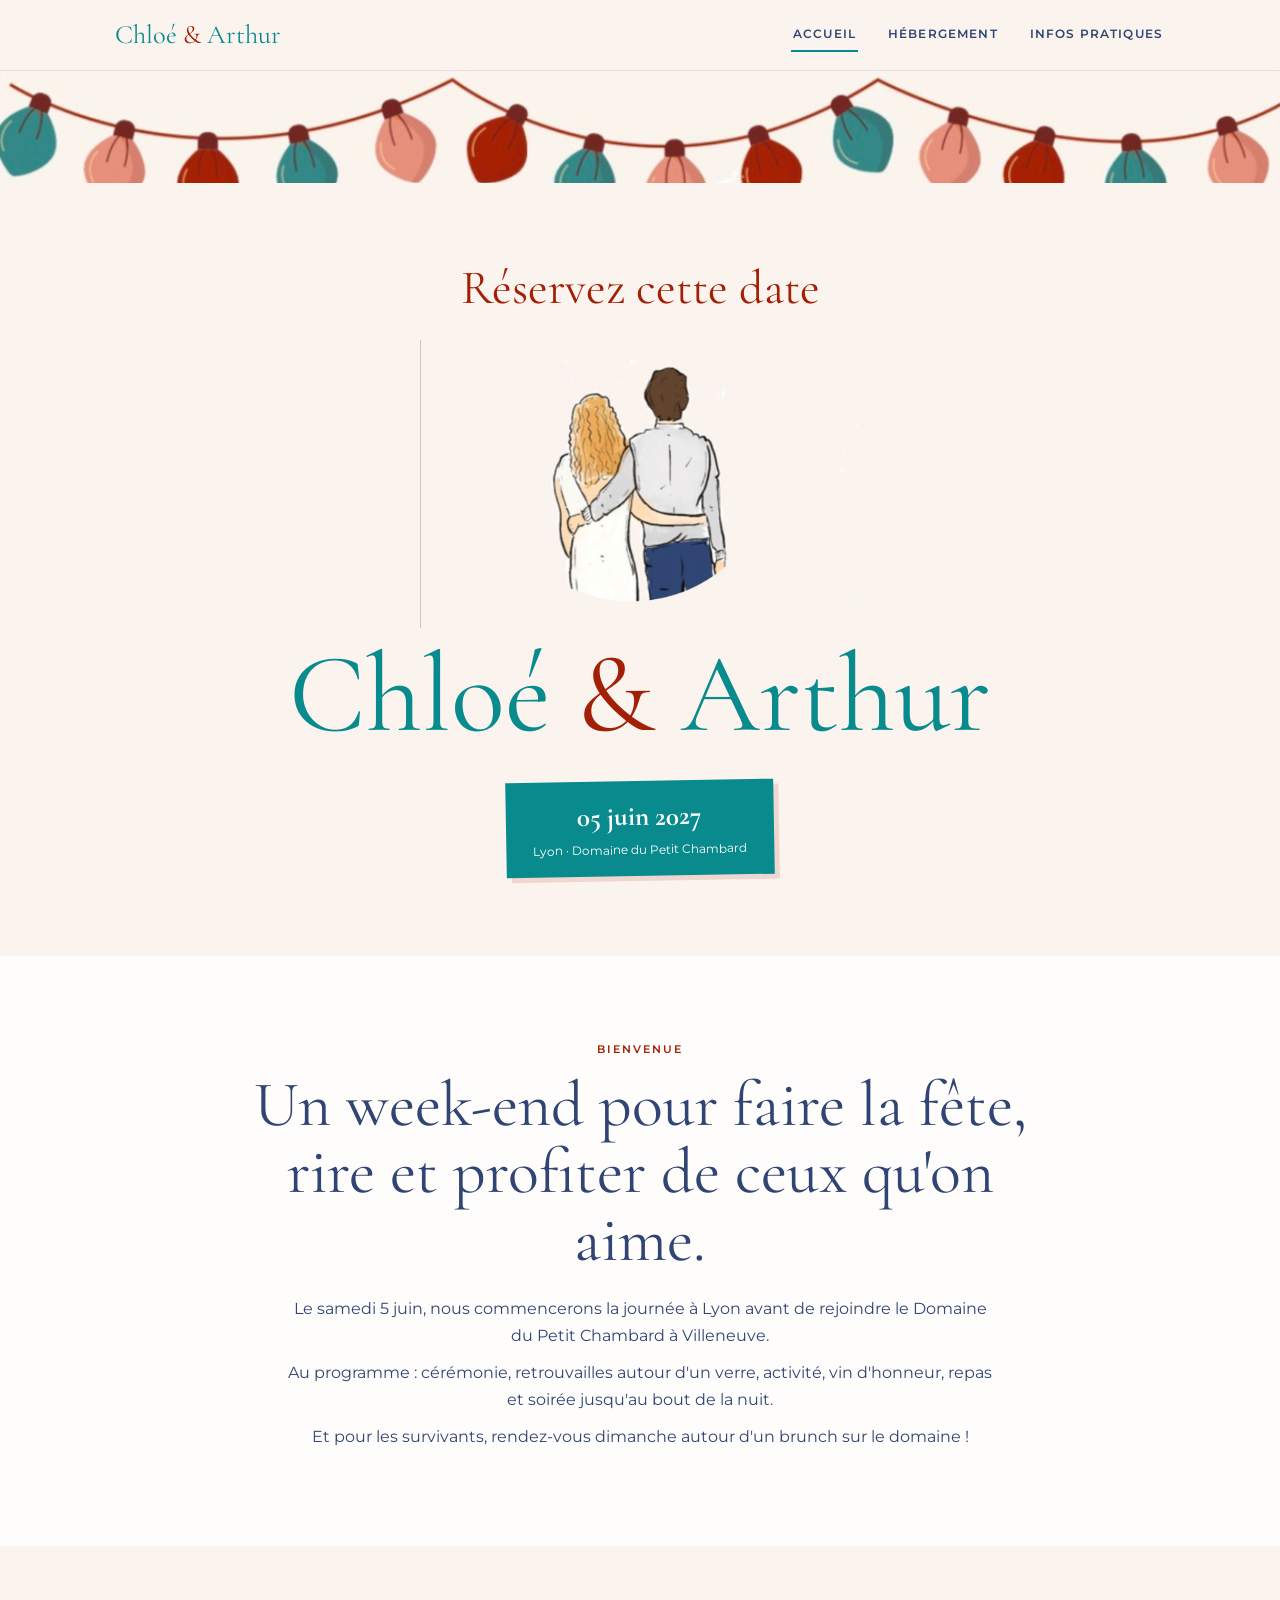
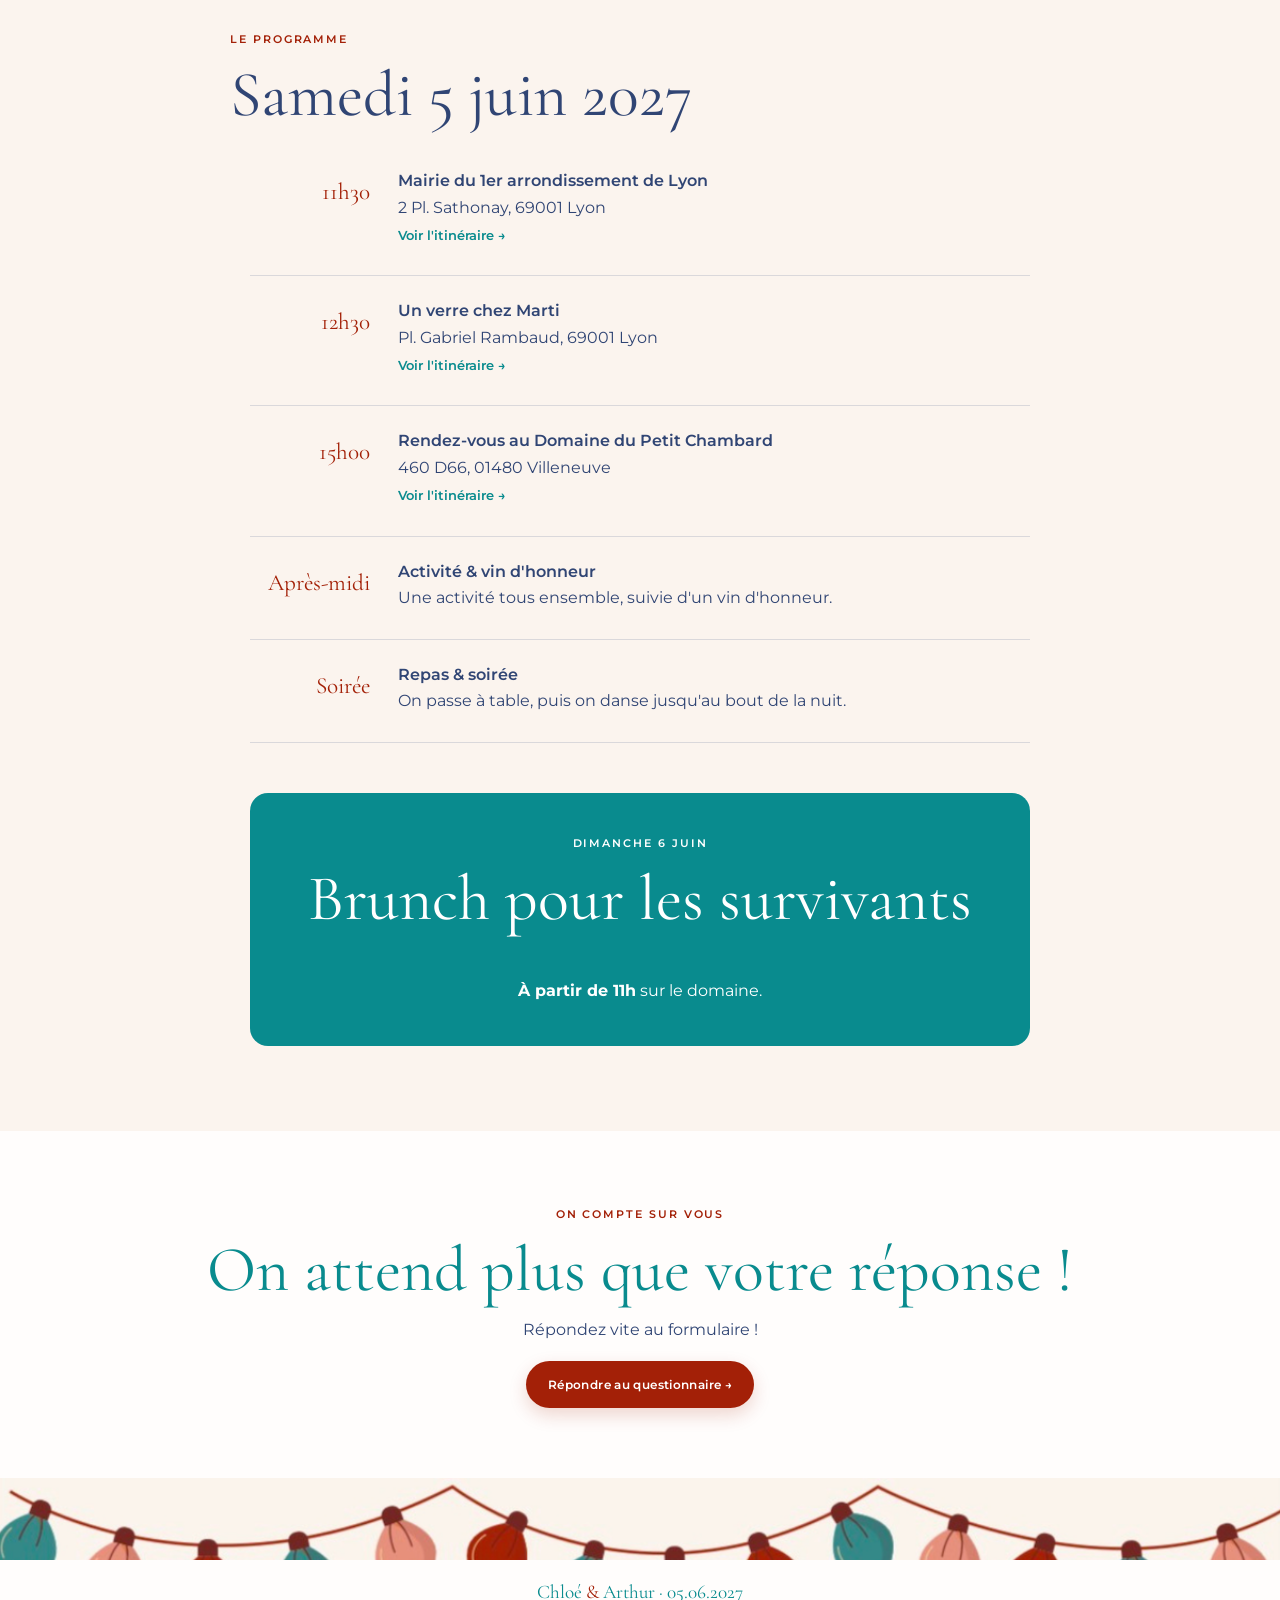
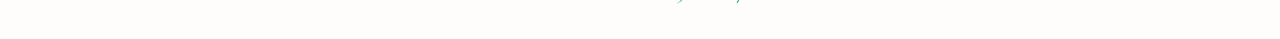
==== index.html @ b44fb902 "Add files via upload" ====
<!DOCTYPE html>
<html lang="fr">
<head>
  <meta charset="UTF-8">
  <meta name="viewport" content="width=device-width, initial-scale=1.0, viewport-fit=cover">
  <meta name="description" content="Le mariage de Chloé & Arthur — 5 juin 2027">
  <title>Chloé & Arthur — 5 juin 2027</title>
  <link rel="stylesheet" href="style.css">
</head>
<body>
<header class="site-header">
  <nav class="nav-container">
    <a class="brand" href="index.html">Chloé <span>&</span> Arthur</a>
    <button class="menu-toggle" type="button" aria-label="Ouvrir le menu" aria-expanded="false">☰</button>
    <div class="nav-links">
      <a class="active" href="index.html">Accueil</a>
      <a href="hebergement.html">Hébergement</a>
      <a href="infos-pratiques.html">Infos pratiques</a>
    </div>
  </nav>
</header>

<main>
  <div class="garland"><img src="assets/guirlande.png" alt="Guirlande décorative"></div>

  <section class="hero">
    <p class="save-date">Réservez cette date</p>
    <img class="couple" src="assets/couple.png" alt="Illustration de Chloé et Arthur">
    <h1>Chloé <span>&</span> Arthur</h1>
    <div class="date-ribbon">
      <strong>05 juin 2027</strong>
      <span>Lyon · Domaine du Petit Chambard</span>
    </div>
  </section>

  <section class="intro section-white">
    <div class="content-narrow">
      <p class="eyebrow">Bienvenue</p>
      <h2>Un week-end pour faire la fête,<br>rire et profiter de ceux qu'on aime.</h2>
      <p>Le samedi 5 juin, nous commencerons la journée à Lyon avant de rejoindre le Domaine du Petit Chambard à Villeneuve.</p>
      <p>Au programme : cérémonie, retrouvailles autour d'un verre, activité, vin d'honneur, repas et soirée jusqu'au bout de la nuit.</p>
      <p>Et pour les survivants, rendez-vous dimanche autour d'un brunch sur le domaine !</p>
    </div>
  </section>

  <section class="programme section-cream" id="programme">
    <div class="content-narrow">
      <p class="eyebrow">Le programme</p>
      <h2>Samedi 5 juin 2027</h2>

      <div class="timeline">
        <article class="event">
          <time>11h30</time>
          <div class="event-body">
            <h3>Mairie du 1er arrondissement de Lyon</h3>
            <p>2 Pl. Sathonay, 69001 Lyon</p>
            <a href="https://www.google.com/maps/search/?api=1&query=2+Place+Sathonay+69001+Lyon" target="_blank" rel="noopener">Voir l'itinéraire →</a>
          </div>
        </article>

        <article class="event">
          <time>12h30</time>
          <div class="event-body">
            <h3>Un verre chez Marti</h3>
            <p>Pl. Gabriel Rambaud, 69001 Lyon</p>
            <a href="https://www.google.com/maps/search/?api=1&query=Place+Gabriel+Rambaud+69001+Lyon" target="_blank" rel="noopener">Voir l'itinéraire →</a>
          </div>
        </article>

        <article class="event">
          <time>15h00</time>
          <div class="event-body">
            <h3>Rendez-vous au Domaine du Petit Chambard</h3>
            <p>460 D66, 01480 Villeneuve</p>
            <a href="https://www.google.com/maps/search/?api=1&query=460+D66+01480+Villeneuve" target="_blank" rel="noopener">Voir l'itinéraire →</a>
          </div>
        </article>

        <article class="event">
          <time>Après-midi</time>
          <div class="event-body">
            <h3>Activité & vin d'honneur</h3>
            <p>Une activité tous ensemble, suivie d'un vin d'honneur.</p>
          </div>
        </article>

        <article class="event">
          <time>Soirée</time>
          <div class="event-body">
            <h3>Repas & soirée</h3>
            <p>On passe à table, puis on danse jusqu'au bout de la nuit.</p>
          </div>
        </article>
      </div>

      <div class="sunday-card">
        <p class="eyebrow light">Dimanche 6 juin</p>
        <h2>Brunch pour les survivants</h2>
        <p><strong>À partir de 11h</strong> sur le domaine.</p>
      </div>
    </div>
  </section>
</main>

<footer class="site-footer">
  <div class="rsvp">
    <p class="eyebrow">On compte sur vous</p>
    <h2>On attend plus que votre réponse !</h2>
    <p>Répondez vite au formulaire !</p>
    <a class="rsvp-button" data-questionnaire href="#">Répondre au questionnaire →</a>
  </div>
  <img src="assets/guirlande.png" alt="Guirlande décorative">
  <p class="footer-signature">Chloé <span>&</span> Arthur · 05.06.2027</p>
</footer>

<script src="config.js"></script>
<script src="script.js"></script>
</body>
</html>
---- style.css ----
/* ============================================================
   CHLOÉ & ARTHUR — SITE DE MARIAGE
   Palette fournie
   ============================================================ */

@import url('https://fonts.googleapis.com/css2?family=Cormorant+Garamond:wght@400;500;600&family=Montserrat:wght@400;500;600&display=swap');

:root {
  --cream: #FBF4EE;
  --teal: #098B8E;
  --red: #A32007;
  --pink: #E7907C;
  --blue: #304574;
  --grey: #EEECED;
  --white: #FFFDFC;

  /* Si Worstveld Sting est installée sur l'appareil, elle sera utilisée.
     Sinon, Cormorant Garamond donne un rendu proche et élégant. */
  --title-font: "Worstveld Sting", "Cormorant Garamond", Georgia, serif;
  --body-font: Montserrat, Arial, sans-serif;
}

* { box-sizing: border-box; }
html { scroll-behavior: smooth; }
body {
  margin: 0;
  background: var(--cream);
  color: var(--blue);
  font-family: var(--body-font);
  line-height: 1.7;
  -webkit-text-size-adjust: 100%;
}
img { max-width: 100%; }
a { color: inherit; }

/* MENU FIXE */
.site-header {
  position: sticky;
  top: 0;
  z-index: 50;
  background: rgba(251,244,238,.97);
  backdrop-filter: blur(12px);
  border-bottom: 1px solid rgba(48,69,116,.10);
}
.nav-container {
  width: min(1050px, calc(100% - 30px));
  min-height: 70px;
  margin: auto;
  display: flex;
  align-items: center;
  justify-content: space-between;
  gap: 20px;
}
.brand {
  color: var(--teal);
  text-decoration: none;
  font-family: var(--title-font);
  font-size: 1.65rem;
  white-space: nowrap;
}
.brand span, h1 span, .footer-signature span { color: var(--red); }
.nav-links { display: flex; gap: 28px; align-items: center; }
.nav-links a {
  text-decoration: none;
  text-transform: uppercase;
  letter-spacing: .10em;
  font-size: .72rem;
  font-weight: 600;
  padding: 9px 2px;
  position: relative;
}
.nav-links a::after {
  content: "";
  position: absolute;
  left: 0;
  right: 100%;
  bottom: 2px;
  height: 2px;
  background: var(--teal);
  transition: right .2s ease;
}
.nav-links a:hover::after,
.nav-links a.active::after { right: 0; }
.menu-toggle {
  display: none;
  border: 0;
  background: transparent;
  color: var(--blue);
  font-size: 1.45rem;
  padding: 8px;
}

/* GUIRLANDE */
.garland {
  width: 100%;
  height: 112px;
  overflow: hidden;
  background: var(--cream);
}
.garland img {
  width: 100%;
  height: 100%;
  display: block;
  object-fit: cover;
  object-position: center top;
}

/* TYPOGRAPHIE */
h1, h2, h3 { font-family: var(--title-font); font-weight: 400; line-height: 1.05; }
h1 { color: var(--teal); font-size: clamp(4rem, 9vw, 7rem); margin: 8px 0 28px; }
h2 { font-size: clamp(2.3rem, 5vw, 4rem); margin: 0 0 22px; }
h3 { font-family: var(--body-font); font-size: 1rem; font-weight: 600; margin: 0 0 4px; }
.eyebrow {
  margin: 0 0 12px;
  color: var(--red);
  text-transform: uppercase;
  letter-spacing: .18em;
  font-size: .67rem;
  font-weight: 600;
}
.eyebrow.light { color: white; }

/* ACCUEIL */
.hero {
  min-height: calc(100vh - 182px);
  padding: 65px 18px 80px;
  text-align: center;
  display: flex;
  flex-direction: column;
  justify-content: center;
  align-items: center;
}
.save-date {
  color: var(--red);
  font-family: var(--title-font);
  font-size: clamp(1.8rem, 4vw, 3rem);
  margin: 0 0 10px;
}
.couple {
  display: block;
  width: min(440px, 83vw);
  margin: 0 auto;
}
.date-ribbon {
  display: inline-flex;
  flex-direction: column;
  align-items: center;
  background: var(--teal);
  color: white;
  padding: 13px 27px 15px;
  transform: rotate(-1deg);
  box-shadow: 5px 5px 0 rgba(163,32,7,.14);
}
.date-ribbon strong { font-family: var(--title-font); font-size: 1.7rem; }
.date-ribbon span { font-size: .75rem; }

.section-white { background: var(--white); }
.section-cream { background: var(--cream); }
.section-white, .section-cream { padding: 85px 20px; }
.content-narrow { width: min(820px, 100%); margin: auto; }
.intro { text-align: center; }
.intro .content-narrow > p:not(.eyebrow) { max-width: 710px; margin: 10px auto; }

.programme h2 { margin-bottom: 45px; }
.timeline { width: min(780px, 100%); margin: auto; }
.event {
  display: grid;
  grid-template-columns: 120px 1fr;
  gap: 28px;
  padding: 0 0 27px;
  margin: 0 0 27px;
  border-bottom: 1px solid rgba(48,69,116,.16);
}
.event time {
  color: var(--red);
  font-family: var(--title-font);
  font-size: 1.45rem;
  text-align: right;
}
.event-body p { margin: 0; }
.event-body a, .text-link {
  color: var(--teal);
  text-decoration: none;
  font-size: .83rem;
  font-weight: 600;
}
.sunday-card {
  margin: 50px auto 0;
  max-width: 780px;
  padding: 42px 24px;
  background: var(--teal);
  color: white;
  border-radius: 18px;
  text-align: center;
}
.sunday-card h2 { color: white; }
.sunday-card p:last-child { margin-bottom: 0; }

/* PAGES INTERIEURES */
.page-title { text-align: center; padding: 65px 20px 70px; }
.page-title h1 { margin: 0 0 15px; }
.page-title > p:last-child { max-width: 680px; margin: auto; }
.cards-section { padding: 70px 18px 90px; }
.cards {
  width: min(1020px, 100%);
  margin: auto;
  display: grid;
  grid-template-columns: repeat(2, minmax(0, 1fr));
  gap: 22px;
}
.info-card {
  background: var(--white);
  border-radius: 17px;
  padding: 31px;
  box-shadow: 0 10px 30px rgba(48,69,116,.06);
}
.info-card.featured { border-top: 5px solid var(--teal); }
.info-card.warning { border-top: 5px solid var(--pink); }
.card-number {
  color: var(--pink);
  font-size: .66rem;
  letter-spacing: .15em;
  font-weight: 600;
}
.info-card h2 { font-size: 2.25rem; margin: 10px 0 16px; }
.info-card p { margin: 8px 0; }
.note {
  margin-top: 18px;
  background: var(--grey);
  border-radius: 10px;
  padding: 12px 15px;
  font-size: .85rem;
}
.button {
  display: inline-block;
  margin-top: 8px;
  padding: 9px 14px;
  border: 1px solid rgba(9,139,142,.35);
  border-radius: 999px;
  color: var(--teal);
  text-decoration: none;
  font-size: .78rem;
  font-weight: 600;
}
.phone { color: var(--teal); text-decoration: none; font-weight: 600; }
.muted { color: rgba(48,69,116,.65); font-size: .82rem; }

/* BAS DE PAGE / RSVP */
.site-footer { background: var(--white); text-align: center; overflow: hidden; }
.rsvp { padding: 75px 20px 70px; }
.rsvp h2 { color: var(--teal); margin-bottom: 12px; }
.rsvp p:not(.eyebrow) { margin: 4px 0 18px; }
.rsvp-button {
  display: inline-block;
  background: var(--red);
  color: white;
  text-decoration: none;
  padding: 13px 22px;
  border-radius: 999px;
  font-size: .78rem;
  font-weight: 600;
  letter-spacing: .03em;
  box-shadow: 0 7px 18px rgba(163,32,7,.18);
}
.site-footer > img {
  display: block;
  width: 100%;
  height: 82px;
  object-fit: cover;
  object-position: center top;
}
.footer-signature {
  margin: 0;
  padding: 16px 15px 30px;
  color: var(--teal);
  font-family: var(--title-font);
  font-size: 1.2rem;
}

/* MOBILE */
@media (max-width: 700px) {
  .nav-container { min-height: 62px; }
  .brand { font-size: 1.45rem; }
  .menu-toggle { display: block; }
  .nav-links {
    display: none;
    position: absolute;
    top: 62px;
    left: 12px;
    right: 12px;
    flex-direction: column;
    align-items: stretch;
    gap: 0;
    background: var(--white);
    padding: 5px 18px;
    border-radius: 14px;
    box-shadow: 0 12px 35px rgba(48,69,116,.16);
  }
  .nav-links.open { display: flex; }
  .nav-links a { padding: 14px 3px; border-bottom: 1px solid rgba(48,69,116,.10); }
  .nav-links a:last-child { border-bottom: 0; }

  .garland { height: 76px; }
  .hero { min-height: auto; padding: 54px 14px 62px; }
  .save-date { font-size: 1.75rem; }
  .couple { width: min(390px, 88vw); }
  h1 { font-size: clamp(3.45rem, 16vw, 5.4rem); margin: 4px 0 22px; }
  .date-ribbon { max-width: 94%; padding: 11px 18px 13px; }
  .date-ribbon strong { font-size: 1.45rem; }
  .date-ribbon span { font-size: .64rem; }

  .section-white, .section-cream { padding: 60px 16px; }
  .intro h2 { font-size: 2.45rem; }
  .programme h2 { margin-bottom: 38px; }
  .event { grid-template-columns: 72px 1fr; gap: 15px; padding-bottom: 22px; margin-bottom: 22px; }
  .event time { font-size: 1.08rem; }
  .event-body h3 { font-size: .91rem; }
  .event-body p, .event-body a { font-size: .82rem; }
  .sunday-card { margin-top: 38px; padding: 34px 20px; }
  .sunday-card h2 { font-size: 2.4rem; }

  .page-title { padding: 44px 18px 52px; }
  .page-title h1 { font-size: clamp(3.5rem, 15vw, 5.3rem); }
  .cards-section { padding: 45px 16px 65px; }
  .cards { grid-template-columns: 1fr; gap: 18px; }
  .info-card { padding: 26px; }
  .info-card h2 { font-size: 2.05rem; }
  .rsvp { padding: 58px 18px 55px; }
  .rsvp h2 { font-size: 2.5rem; }
  .site-footer > img { height: 70px; }
}

@media (prefers-reduced-motion: reduce) {
  html { scroll-behavior: auto; }
  * { transition: none !important; }
}
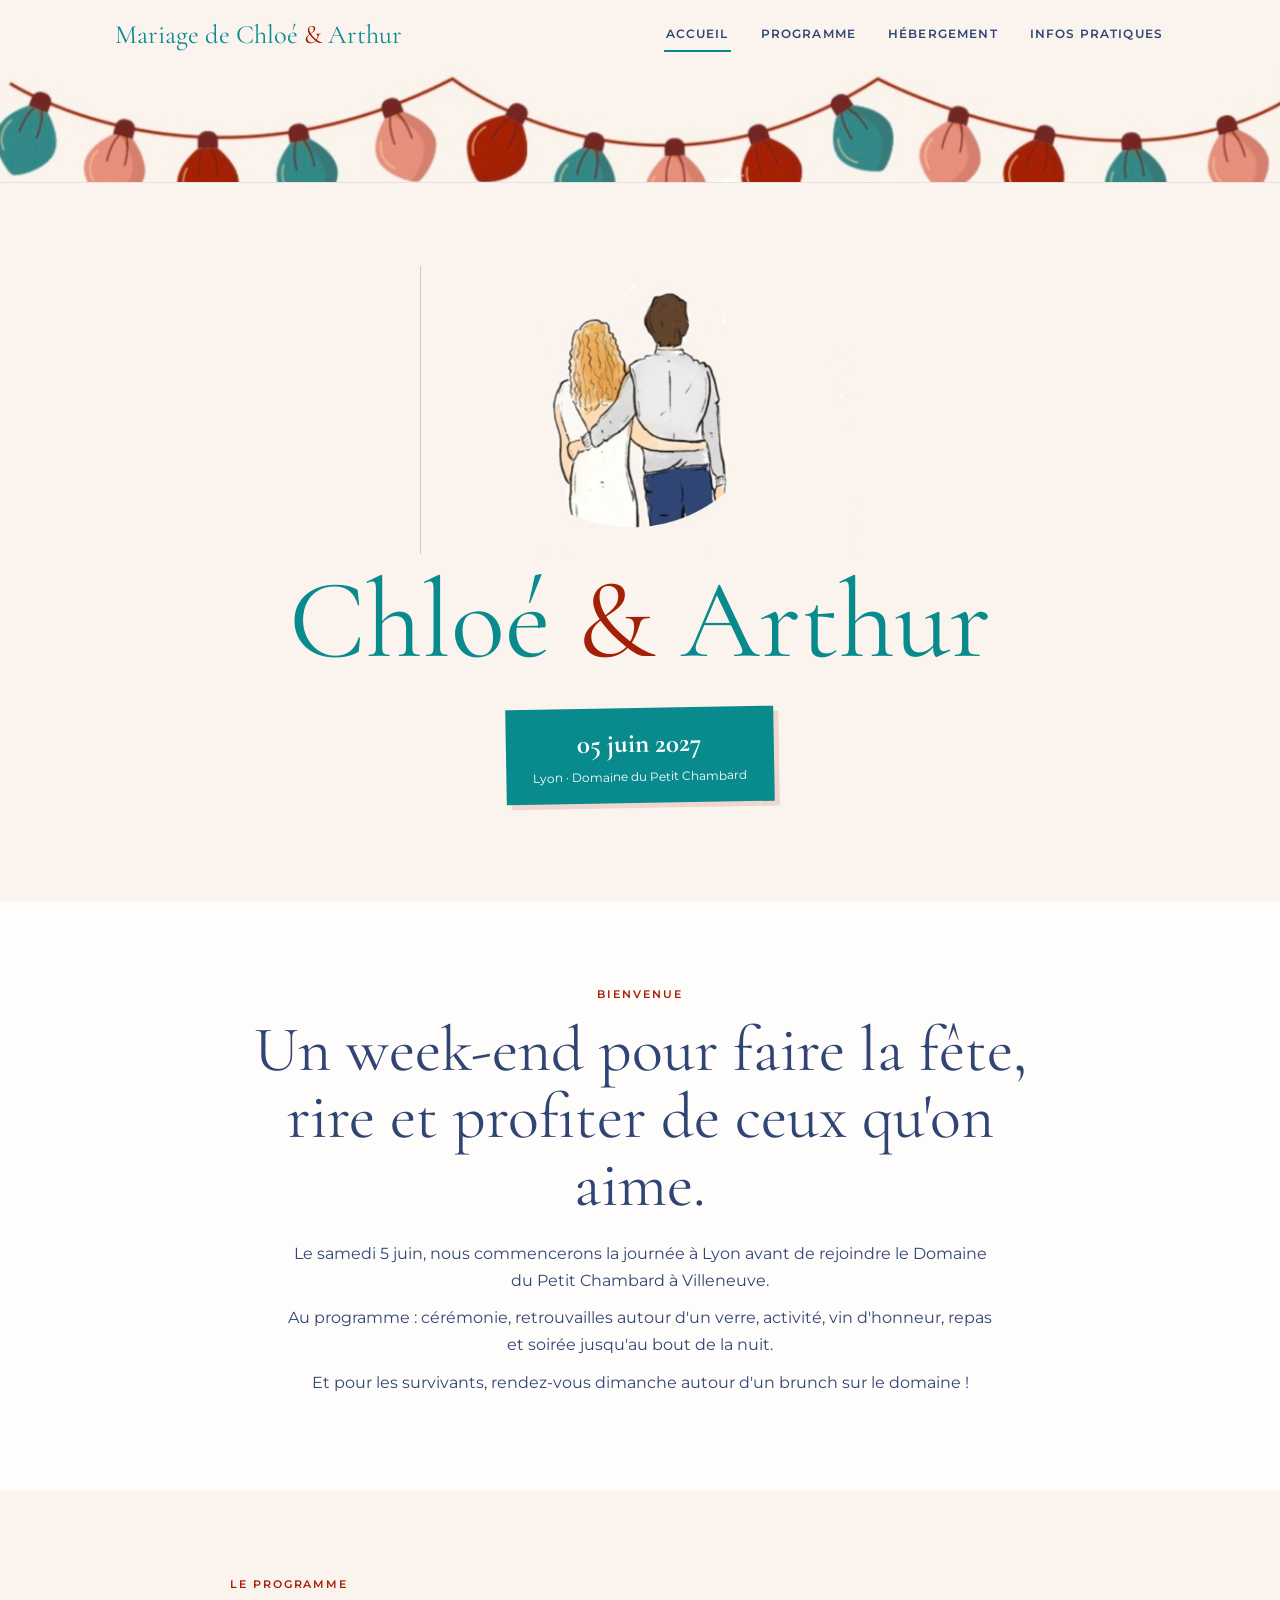
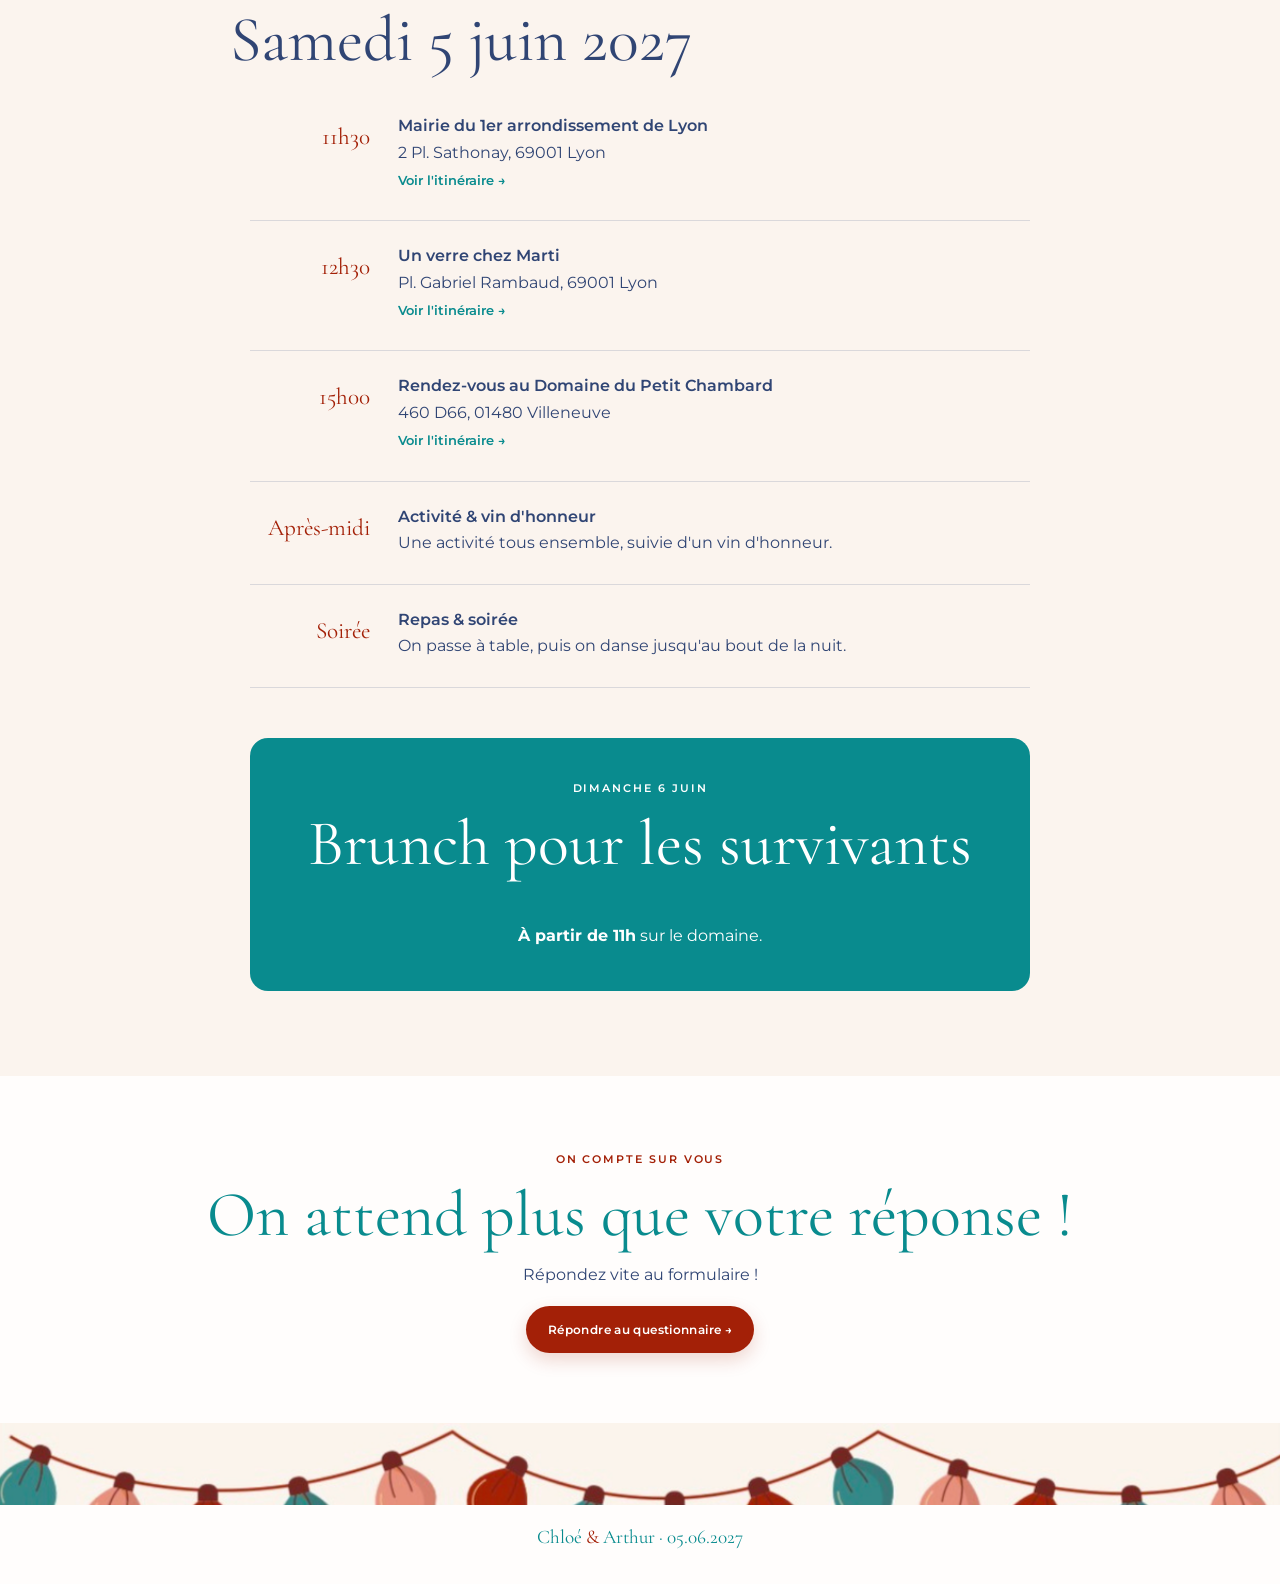
==== commit aeb92979: "Add files via upload" ====
--- a/index.html
+++ b/index.html
@@ -9,22 +9,41 @@
 </head>
 <body>
 <header class="site-header">
+
+  <!-- Conteneur du titre + menu -->
   <nav class="nav-container">
-    <a class="brand" href="index.html">Chloé <span>&</span> Arthur</a>
+
+    <!-- Ligne 1 : Titre -->
+    <div class="brand">
+      Mariage de Chloé <span>&</span> Arthur
+    </div>
+
+
+    
+    <!-- Bouton mobile -->
     <button class="menu-toggle" type="button" aria-label="Ouvrir le menu" aria-expanded="false">☰</button>
+
+    <!-- Ligne 2 : Menu -->
     <div class="nav-links">
       <a class="active" href="index.html">Accueil</a>
+      <a href="programme.html">Programme</a>
       <a href="hebergement.html">Hébergement</a>
       <a href="infos-pratiques.html">Infos pratiques</a>
     </div>
+
   </nav>
+
+  <!-- Ligne 3 : Guirlande -->
+  <div class="garland">
+    <img src="assets/guirlande.png" alt="Guirlande décorative">
+  </div>
+
 </header>
 
 <main>
-  <div class="garland"><img src="assets/guirlande.png" alt="Guirlande décorative"></div>
+ 
 
   <section class="hero">
-    <p class="save-date">Réservez cette date</p>
     <img class="couple" src="assets/couple.png" alt="Illustration de Chloé et Arthur">
     <h1>Chloé <span>&</span> Arthur</h1>
     <div class="date-ribbon">
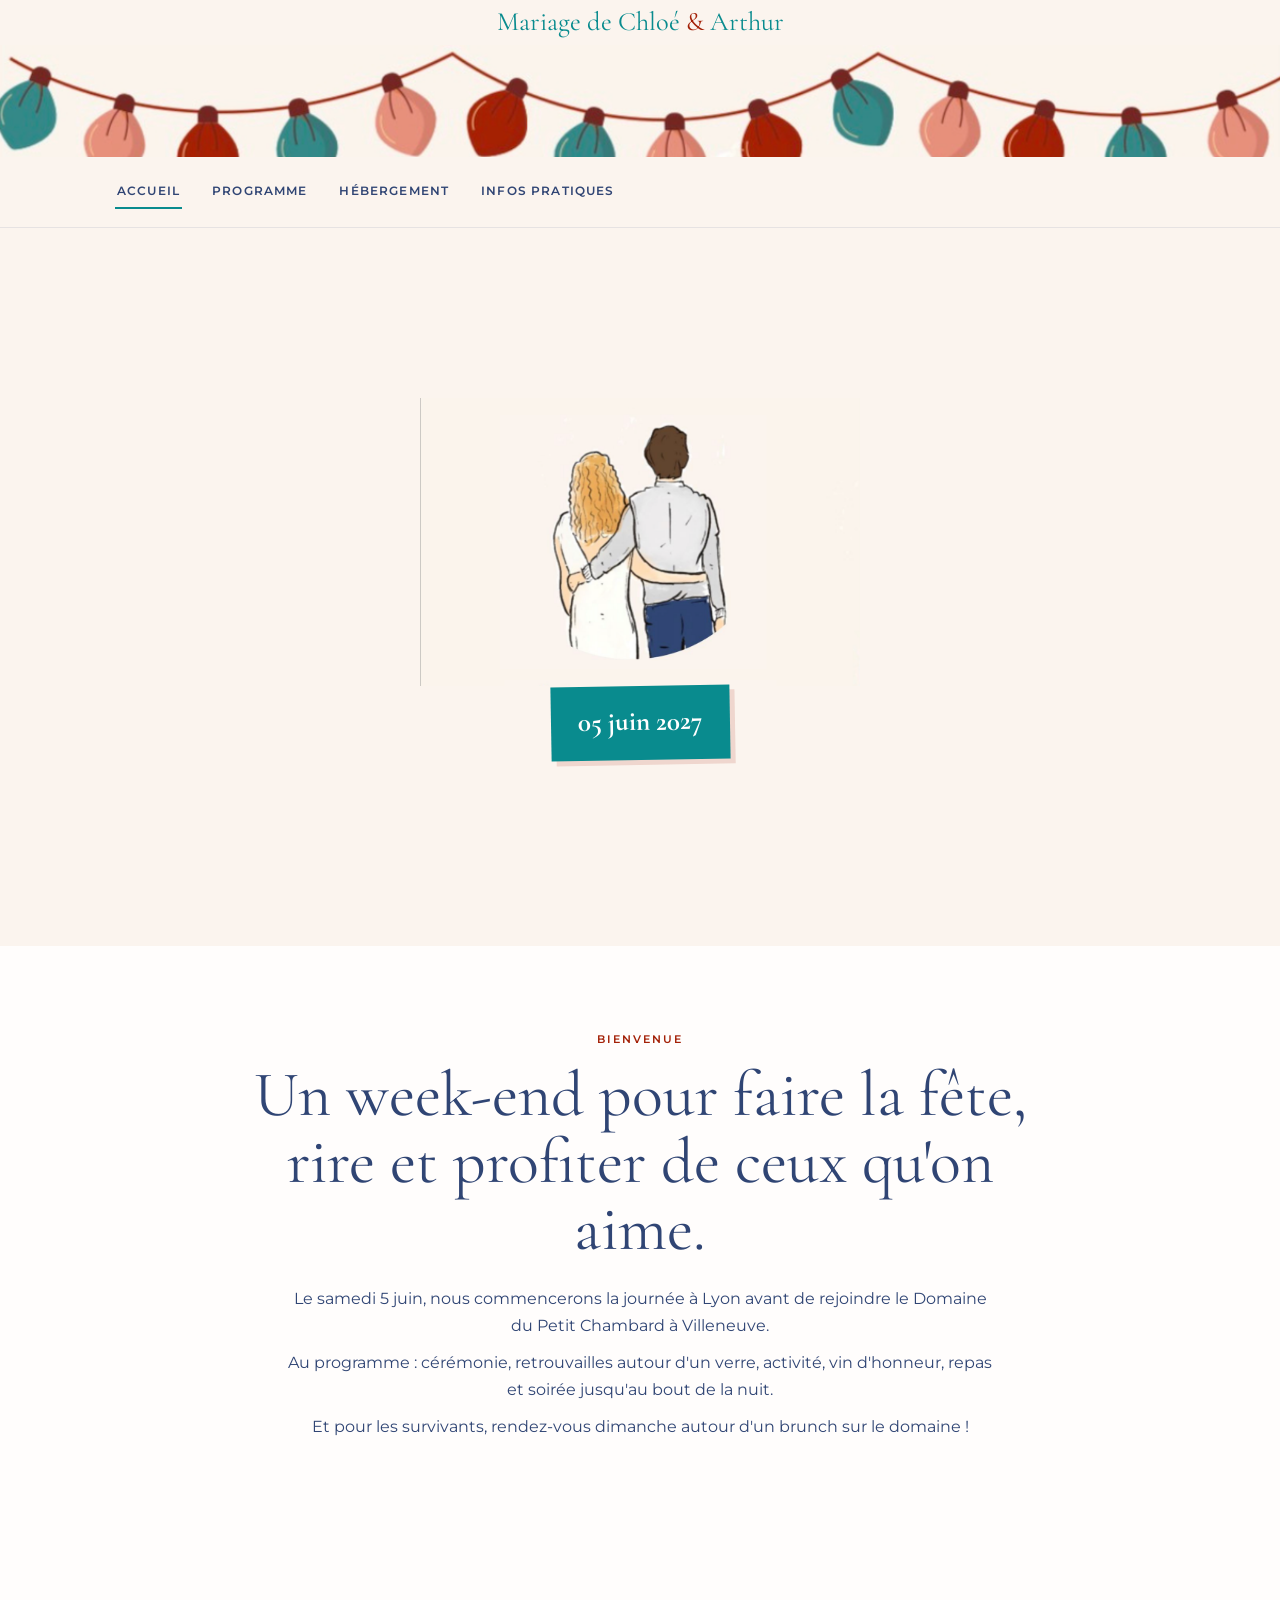
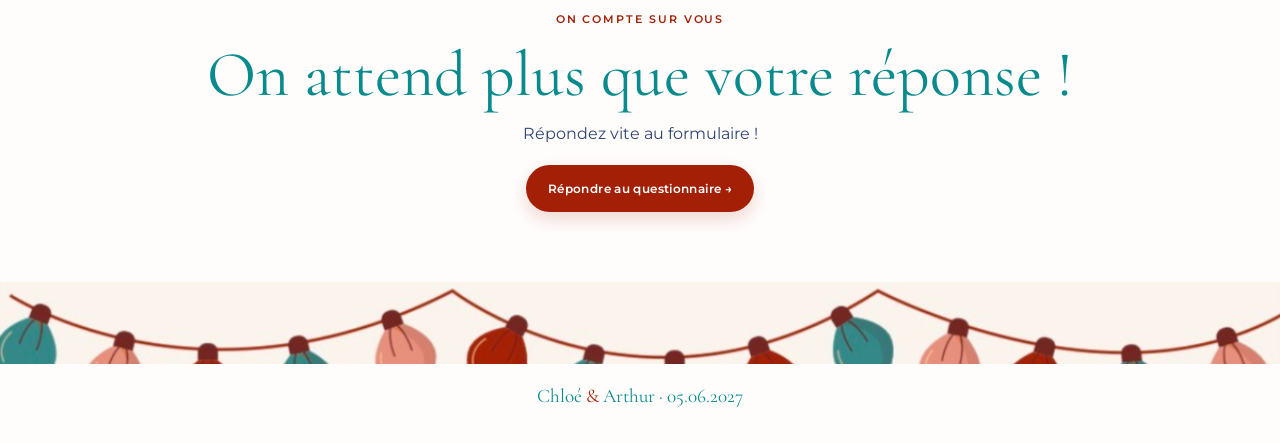
==== commit 0caaaaa7: "Add files via upload" ====
--- a/index.html
+++ b/index.html
@@ -9,17 +9,16 @@
 </head>
 <body>
 <header class="site-header">
-
-  <!-- Conteneur du titre + menu -->
-  <nav class="nav-container">
-
     <!-- Ligne 1 : Titre -->
     <div class="brand">
       Mariage de Chloé <span>&</span> Arthur
     </div>
-
-
-    
+  <!-- Ligne 2 : Guirlande -->
+  <div class="garland">
+    <img src="assets/guirlande.png" alt="Guirlande décorative">
+  </div>
+  <!-- Conteneur du titre + menu -->
+  <nav class="nav-container">
     <!-- Bouton mobile -->
     <button class="menu-toggle" type="button" aria-label="Ouvrir le menu" aria-expanded="false">☰</button>
 
@@ -30,25 +29,15 @@
       <a href="hebergement.html">Hébergement</a>
       <a href="infos-pratiques.html">Infos pratiques</a>
     </div>
-
   </nav>
-
-  <!-- Ligne 3 : Guirlande -->
-  <div class="garland">
-    <img src="assets/guirlande.png" alt="Guirlande décorative">
-  </div>
-
 </header>
-
 <main>
  
-
   <section class="hero">
     <img class="couple" src="assets/couple.png" alt="Illustration de Chloé et Arthur">
-    <h1>Chloé <span>&</span> Arthur</h1>
+
     <div class="date-ribbon">
       <strong>05 juin 2027</strong>
-      <span>Lyon · Domaine du Petit Chambard</span>
     </div>
   </section>
 
@@ -62,63 +51,6 @@
     </div>
   </section>
 
-  <section class="programme section-cream" id="programme">
-    <div class="content-narrow">
-      <p class="eyebrow">Le programme</p>
-      <h2>Samedi 5 juin 2027</h2>
-
-      <div class="timeline">
-        <article class="event">
-          <time>11h30</time>
-          <div class="event-body">
-            <h3>Mairie du 1er arrondissement de Lyon</h3>
-            <p>2 Pl. Sathonay, 69001 Lyon</p>
-            <a href="https://www.google.com/maps/search/?api=1&query=2+Place+Sathonay+69001+Lyon" target="_blank" rel="noopener">Voir l'itinéraire →</a>
-          </div>
-        </article>
-
-        <article class="event">
-          <time>12h30</time>
-          <div class="event-body">
-            <h3>Un verre chez Marti</h3>
-            <p>Pl. Gabriel Rambaud, 69001 Lyon</p>
-            <a href="https://www.google.com/maps/search/?api=1&query=Place+Gabriel+Rambaud+69001+Lyon" target="_blank" rel="noopener">Voir l'itinéraire →</a>
-          </div>
-        </article>
-
-        <article class="event">
-          <time>15h00</time>
-          <div class="event-body">
-            <h3>Rendez-vous au Domaine du Petit Chambard</h3>
-            <p>460 D66, 01480 Villeneuve</p>
-            <a href="https://www.google.com/maps/search/?api=1&query=460+D66+01480+Villeneuve" target="_blank" rel="noopener">Voir l'itinéraire →</a>
-          </div>
-        </article>
-
-        <article class="event">
-          <time>Après-midi</time>
-          <div class="event-body">
-            <h3>Activité & vin d'honneur</h3>
-            <p>Une activité tous ensemble, suivie d'un vin d'honneur.</p>
-          </div>
-        </article>
-
-        <article class="event">
-          <time>Soirée</time>
-          <div class="event-body">
-            <h3>Repas & soirée</h3>
-            <p>On passe à table, puis on danse jusqu'au bout de la nuit.</p>
-          </div>
-        </article>
-      </div>
-
-      <div class="sunday-card">
-        <p class="eyebrow light">Dimanche 6 juin</p>
-        <h2>Brunch pour les survivants</h2>
-        <p><strong>À partir de 11h</strong> sur le domaine.</p>
-      </div>
-    </div>
-  </section>
 </main>
 
 <footer class="site-footer">
--- a/style.css
+++ b/style.css
@@ -54,6 +54,7 @@
 .brand {
   color: var(--teal);
   text-decoration: none;
+  text-align: center;
   font-family: var(--title-font);
   font-size: 1.65rem;
   white-space: nowrap;
@@ -278,7 +279,7 @@
 }
 
 /* MOBILE */
-@media (max-width: 700px) {
+@media (max-width: 600px) {
   .nav-container { min-height: 62px; }
   .brand { font-size: 1.45rem; }
   .menu-toggle { display: block; }
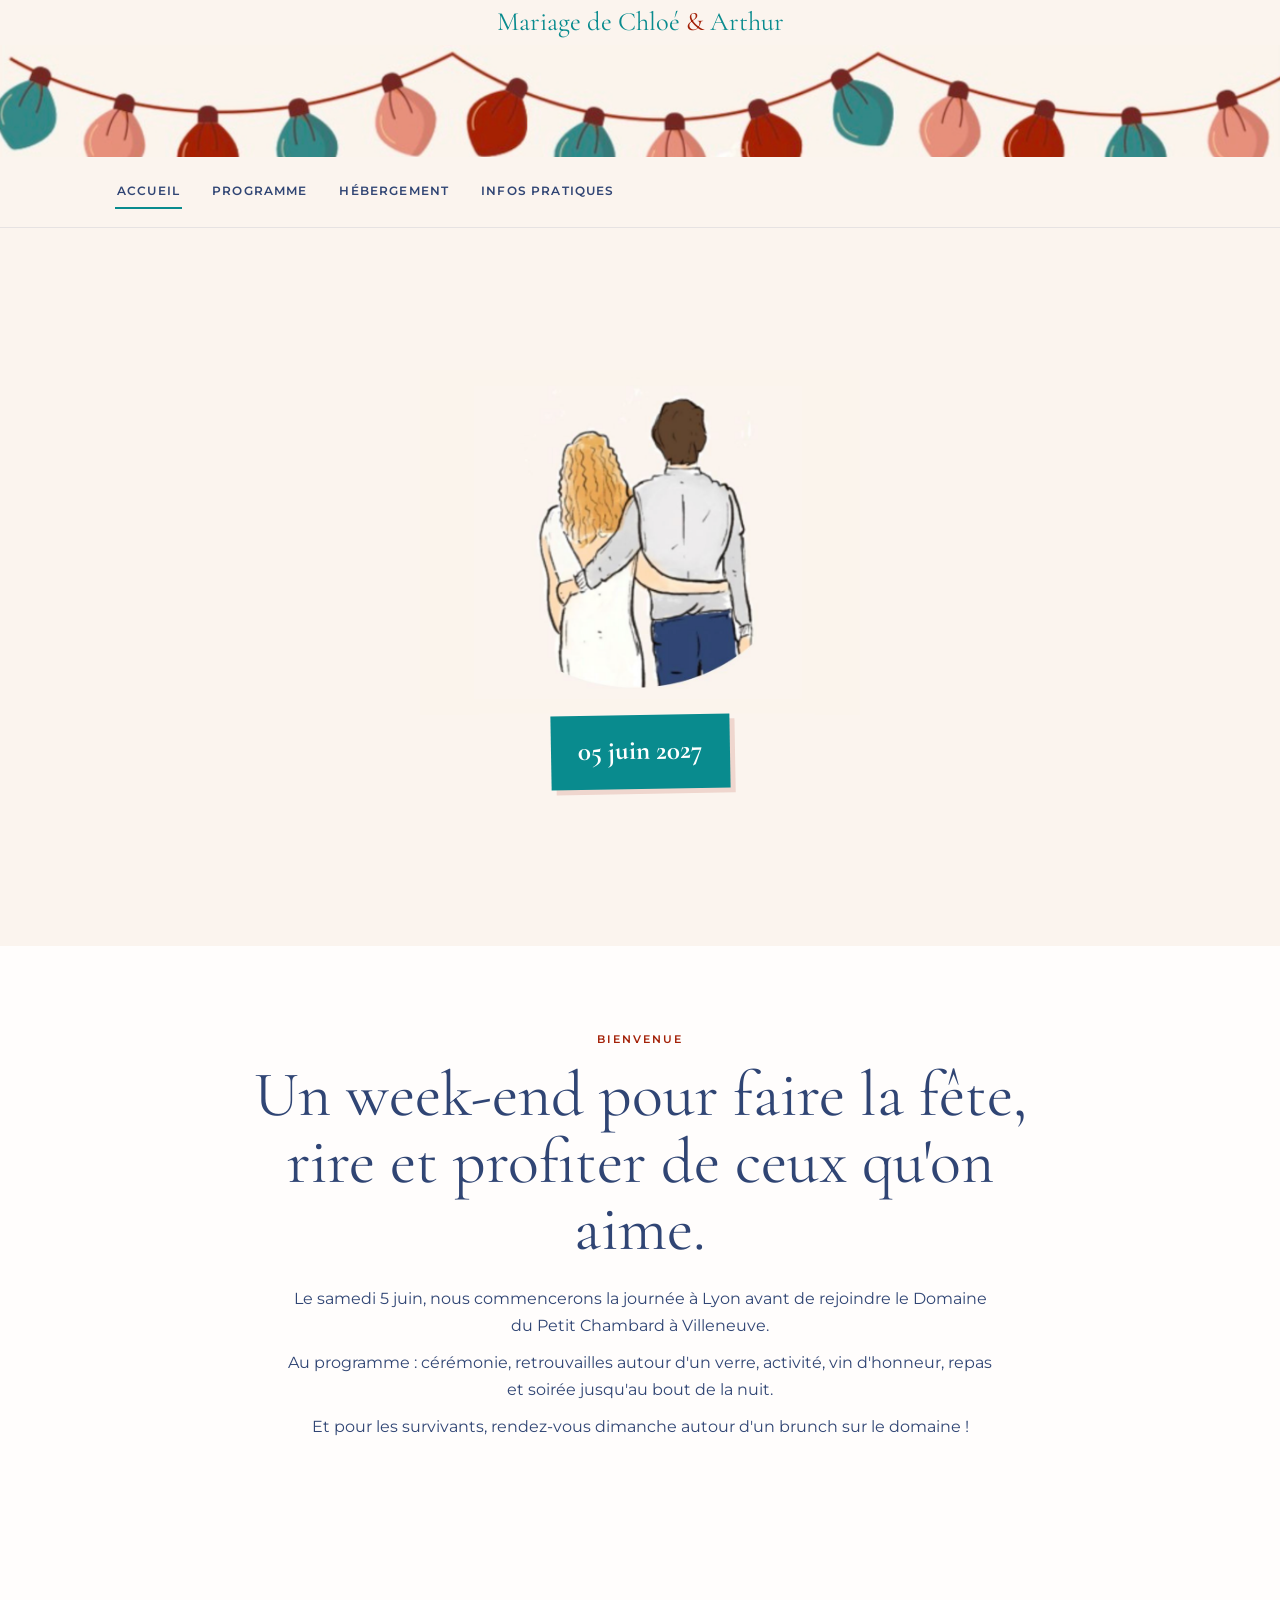
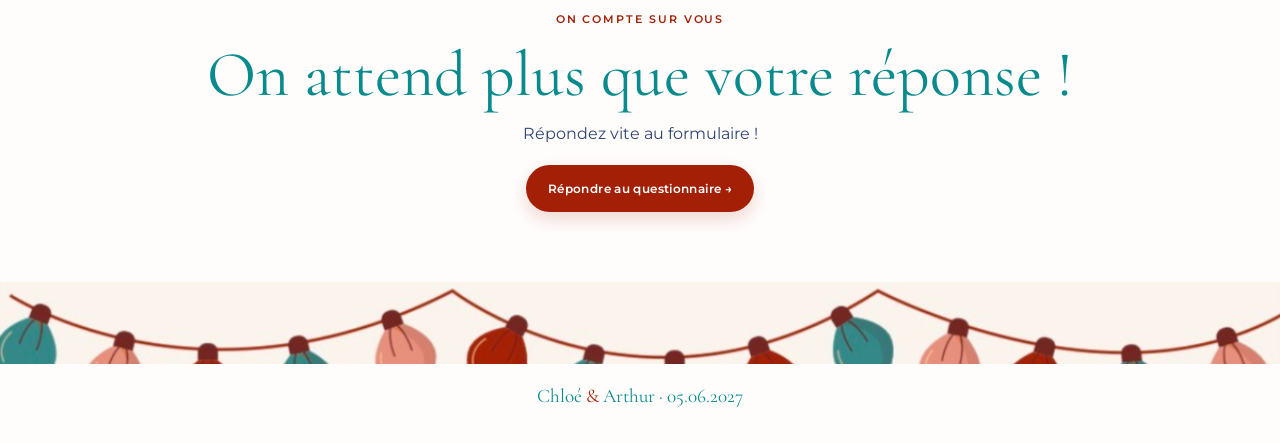
==== commit d805a59f: "Add files via upload" ====
--- a/index.html
+++ b/index.html
@@ -19,9 +19,9 @@
   </div>
   <!-- Conteneur du titre + menu -->
   <nav class="nav-container">
-    <!-- Bouton mobile -->
+    <!-- Bouton mobile 
     <button class="menu-toggle" type="button" aria-label="Ouvrir le menu" aria-expanded="false">☰</button>
-
+-->
     <!-- Ligne 2 : Menu -->
     <div class="nav-links">
       <a class="active" href="index.html">Accueil</a>
--- a/style.css
+++ b/style.css
@@ -280,22 +280,36 @@
 
 /* MOBILE */
 @media (max-width: 600px) {
-  .nav-container { min-height: 62px; }
-  .brand { font-size: 1.45rem; }
-  .menu-toggle { display: block; }
+  .nav-container {
+    min-height: 62px;
+    width: 100%;
+  }
+
+  .brand {
+    font-size: 1.45rem;
+  }
+
+  .menu-toggle {
+    display: none;
+  }
+
   .nav-links {
-    display: none;
-    position: absolute;
-    top: 62px;
-    left: 12px;
-    right: 12px;
-    flex-direction: column;
-    align-items: stretch;
+    width: 100%;
+    display: grid;
+    grid-template-columns: repeat(4, 1fr);
     gap: 0;
-    background: var(--white);
-    padding: 5px 18px;
-    border-radius: 14px;
-    box-shadow: 0 12px 35px rgba(48,69,116,.16);
+  }
+
+  .nav-links a {
+    padding: 12px 2px;
+    text-align: center;
+    font-size: .55rem;
+    letter-spacing: .03em;
+    white-space: nowrap;
+  }
+
+  .nav-links.open {
+    display: grid;
   }
   .nav-links.open { display: flex; }
   .nav-links a { padding: 14px 3px; border-bottom: 1px solid rgba(48,69,116,.10); }
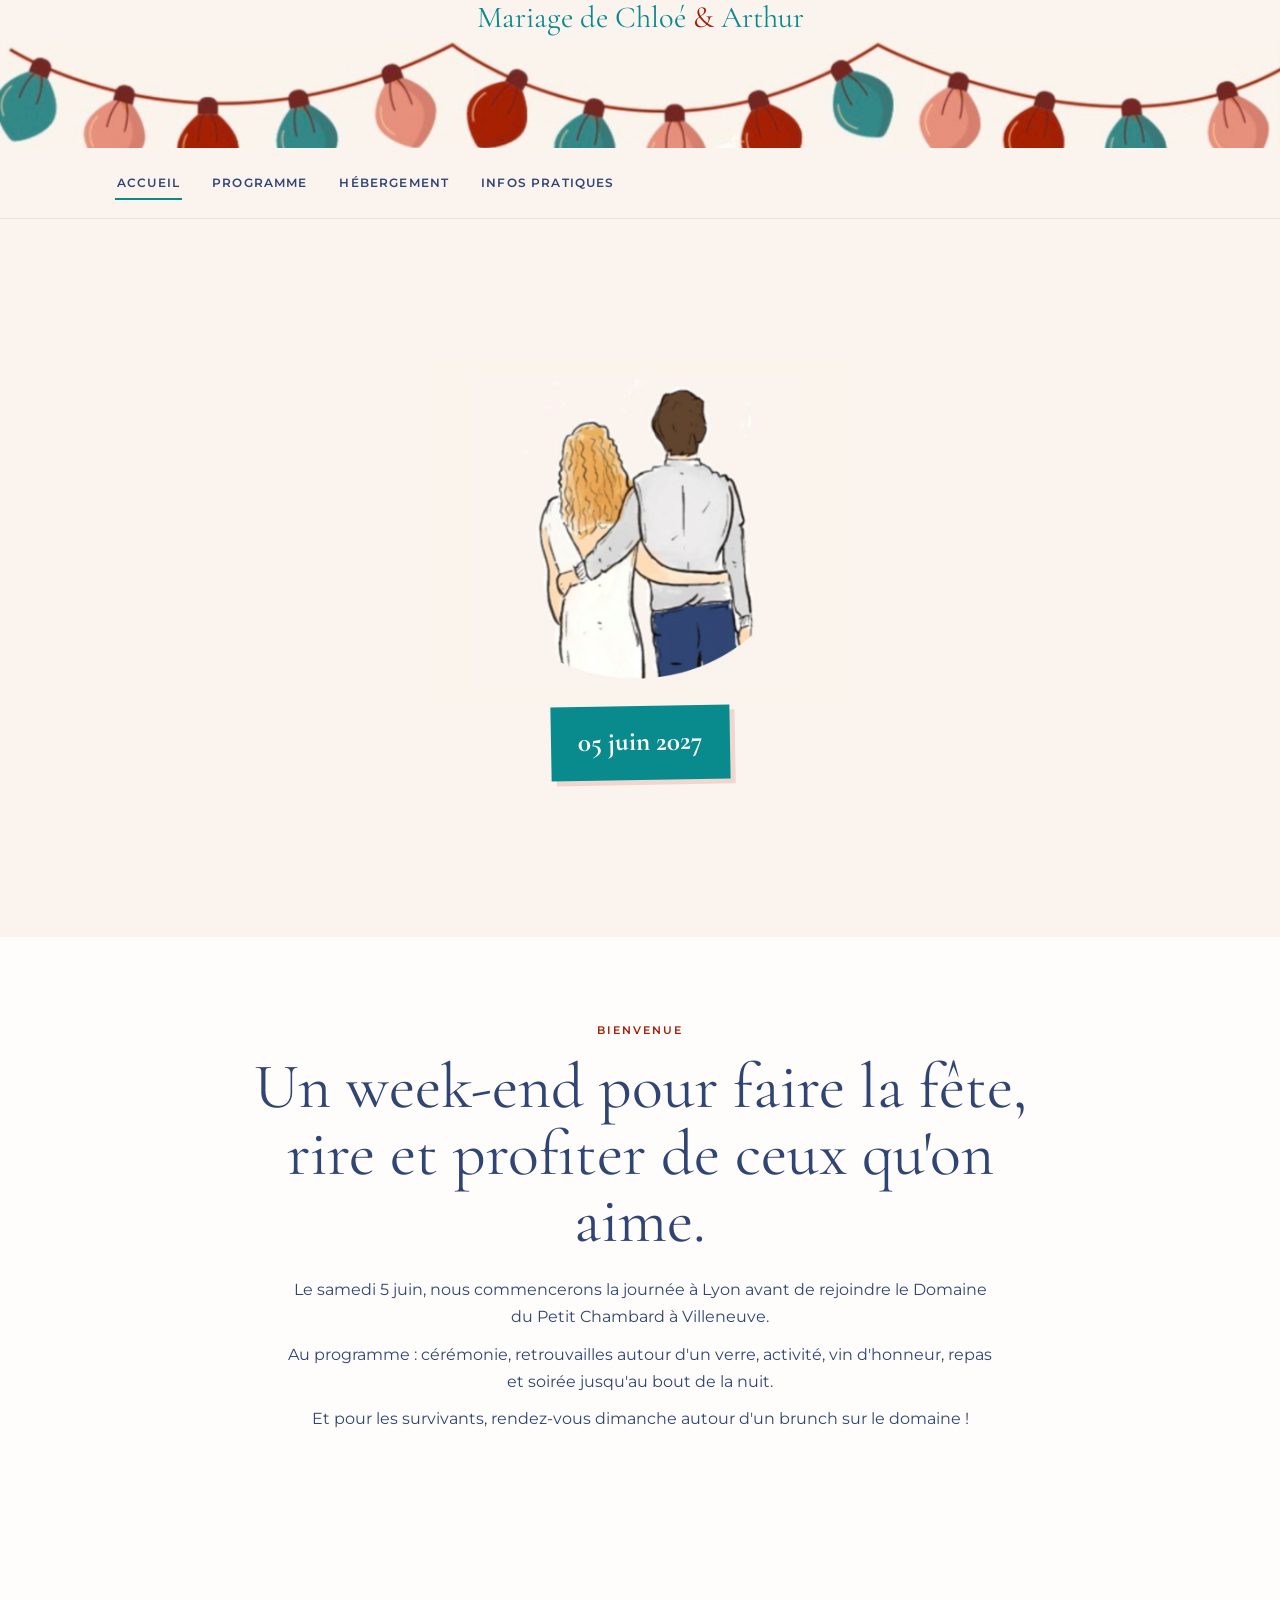
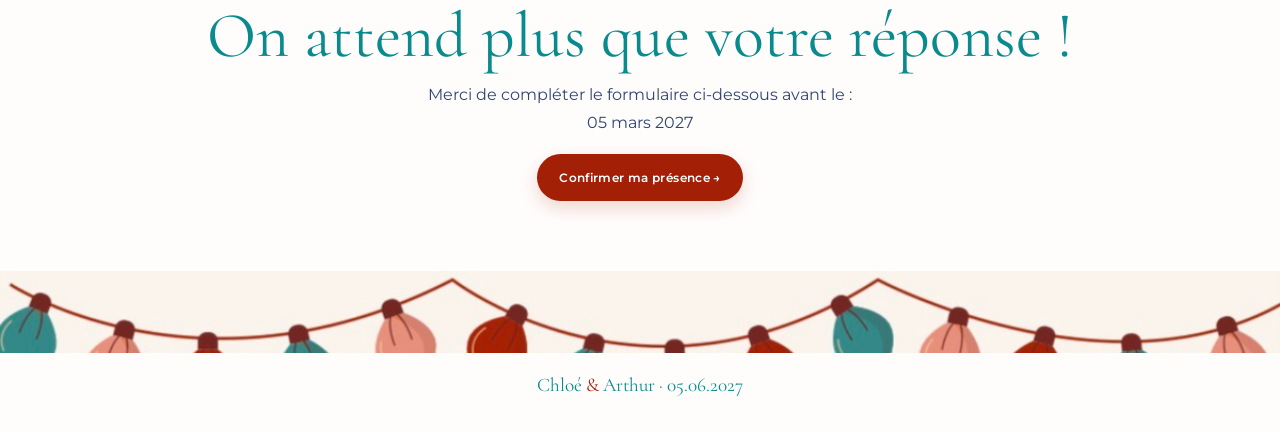
==== commit 36062a3a: "Add files via upload" ====
--- a/index.html
+++ b/index.html
@@ -55,10 +55,10 @@
 
 <footer class="site-footer">
   <div class="rsvp">
-    <p class="eyebrow">On compte sur vous</p>
+
     <h2>On attend plus que votre réponse !</h2>
-    <p>Répondez vite au formulaire !</p>
-    <a class="rsvp-button" data-questionnaire href="#">Répondre au questionnaire →</a>
+    <p>Merci de compléter le formulaire ci-dessous avant le : <br>05 mars 2027</p>
+    <a class="rsvp-button" data-questionnaire href="#">Confirmer ma présence →</a>
   </div>
   <img src="assets/guirlande.png" alt="Guirlande décorative">
   <p class="footer-signature">Chloé <span>&</span> Arthur · 05.06.2027</p>
--- a/style.css
+++ b/style.css
@@ -56,7 +56,8 @@
   text-decoration: none;
   text-align: center;
   font-family: var(--title-font);
-  font-size: 1.65rem;
+  font-size: 1.9rem;
+  line-height: 1.2;
   white-space: nowrap;
 }
 .brand span, h1 span, .footer-signature span { color: var(--red); }
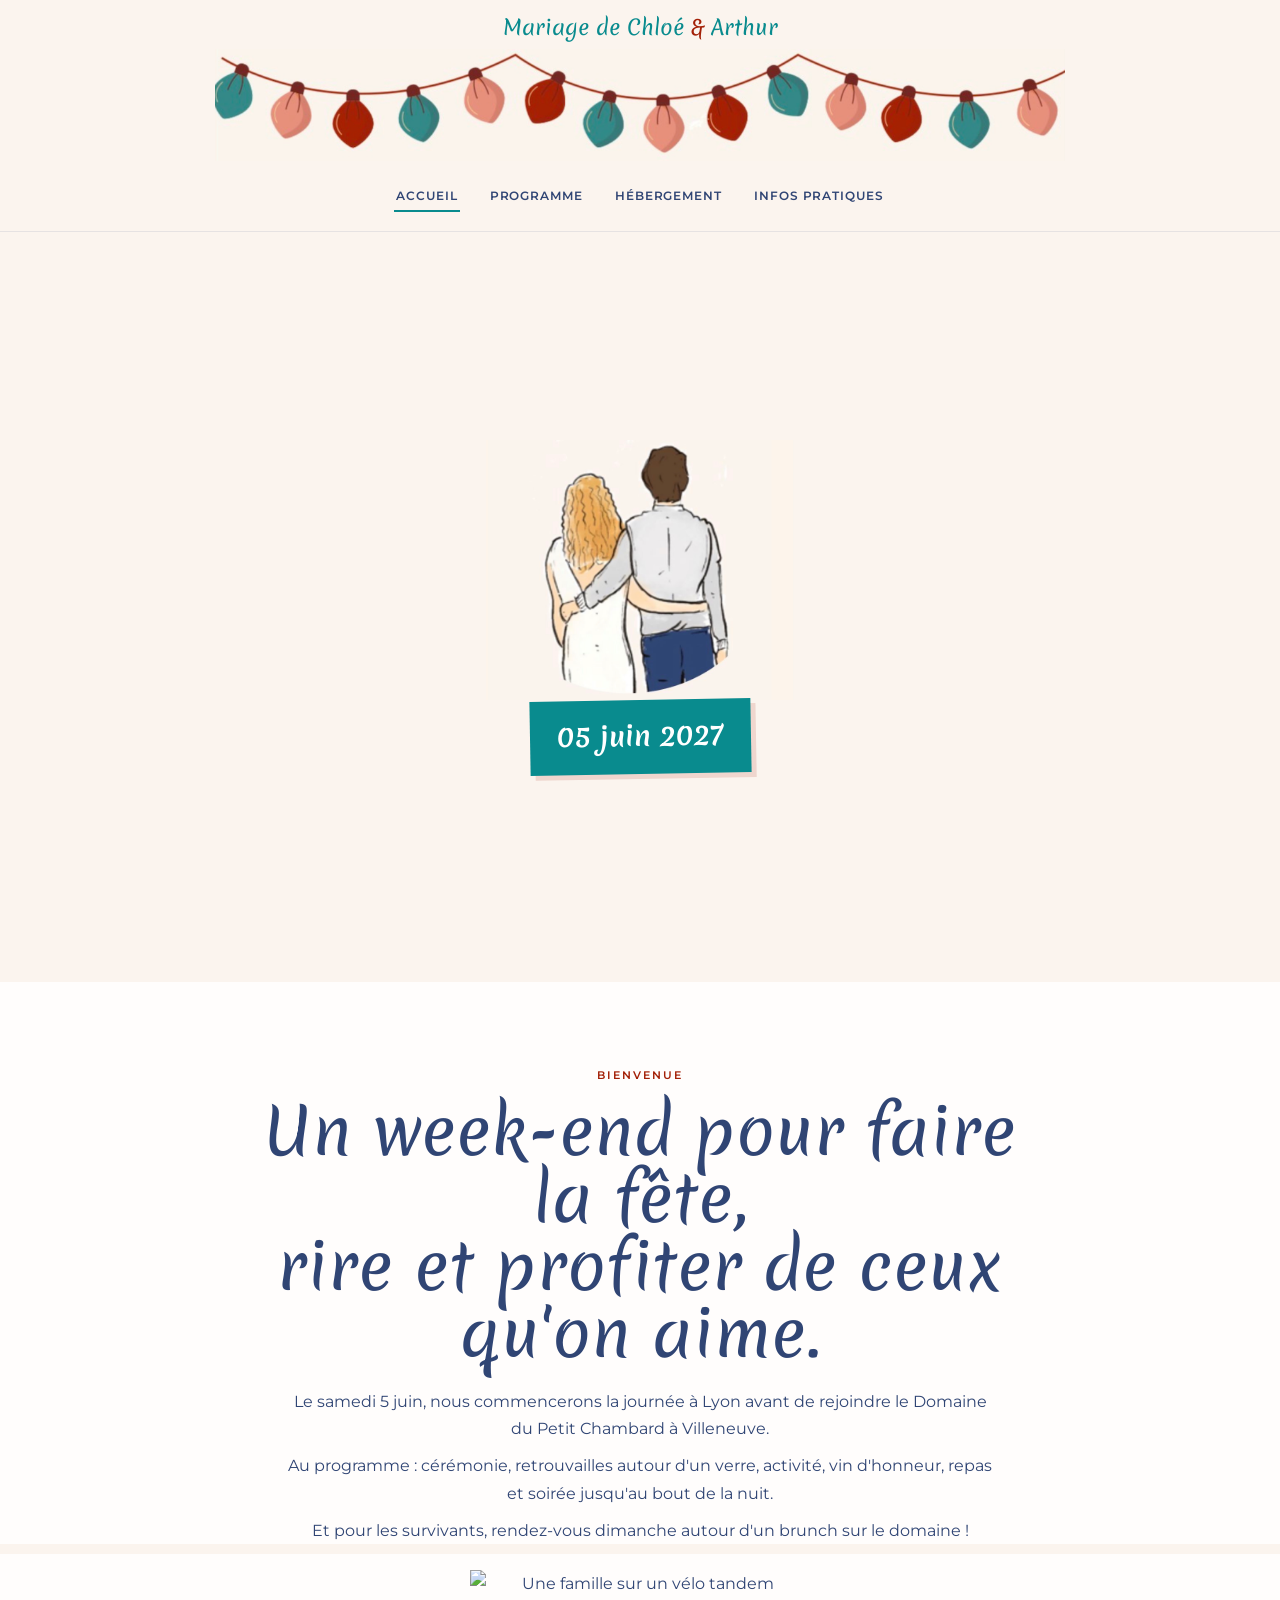
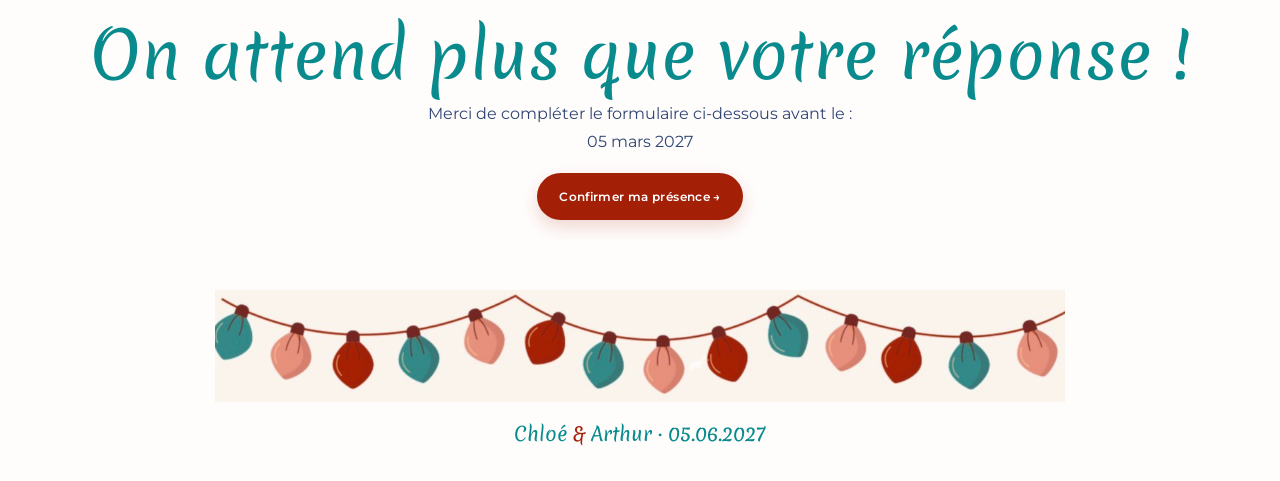
==== commit 67d78533: "Add files via upload" ====
--- a/index.html
+++ b/index.html
@@ -41,7 +41,7 @@
     </div>
   </section>
 
-  <section class="intro section-white">
+  <section class="intro section-white home-intro">
     <div class="content-narrow">
       <p class="eyebrow">Bienvenue</p>
       <h2>Un week-end pour faire la fête,<br>rire et profiter de ceux qu'on aime.</h2>
@@ -54,8 +54,9 @@
 </main>
 
 <footer class="site-footer">
-  <div class="rsvp">
+  <div class="rsvp home-rsvp">
 
+    <img class="rsvp-illustration" src="assets/velo.png" alt="Une famille sur un vélo tandem">
     <h2>On attend plus que votre réponse !</h2>
     <p>Merci de compléter le formulaire ci-dessous avant le : <br>05 mars 2027</p>
     <a class="rsvp-button" data-questionnaire href="#">Confirmer ma présence →</a>
--- a/style.css
+++ b/style.css
@@ -3,7 +3,7 @@
    Palette fournie
    ============================================================ */
 
-@import url('https://fonts.googleapis.com/css2?family=Cormorant+Garamond:wght@400;500;600&family=Montserrat:wght@400;500;600&display=swap');
+@import url('https://fonts.googleapis.com/css2?family=Merienda:wght@400;500;600;700&family=Montserrat:wght@400;500;600&display=swap');
 
 :root {
   --cream: #FBF4EE;
@@ -14,10 +14,8 @@
   --grey: #EEECED;
   --white: #FFFDFC;
 
-  /* Si Worstveld Sting est installée sur l'appareil, elle sera utilisée.
-     Sinon, Cormorant Garamond donne un rendu proche et élégant. */
-  --title-font: "Worstveld Sting", "Cormorant Garamond", Georgia, serif;
-  --body-font: Montserrat, Arial, sans-serif;
+  --title-font: "Merienda", cursive;
+  --body-font: "Montserrat", Arial, sans-serif;
 }
 
 * { box-sizing: border-box; }
@@ -52,23 +50,26 @@
   gap: 20px;
 }
 .brand {
+  display: block;
+  padding: 14px 12px 8px;
   color: var(--teal);
   text-decoration: none;
   text-align: center;
   font-family: var(--title-font);
-  font-size: 1.9rem;
-  line-height: 1.2;
-  white-space: nowrap;
+  font-size: 1.3rem;
+  line-height: 1.3;
 }
 .brand span, h1 span, .footer-signature span { color: var(--red); }
-.nav-links { display: flex; gap: 28px; align-items: center; }
+.nav-links { width: 100%; display: flex; justify-content: center; gap: 28px; align-items: center; }
 .nav-links a {
+  display: block;
   text-decoration: none;
   text-transform: uppercase;
-  letter-spacing: .10em;
+  letter-spacing: .08em;
   font-size: .72rem;
   font-weight: 600;
-  padding: 9px 2px;
+  line-height: 1.4;
+  padding: 10px 2px;
   position: relative;
 }
 .nav-links a::after {
@@ -98,13 +99,16 @@
   height: 112px;
   overflow: hidden;
   background: var(--cream);
+  display: flex;
+  align-items: center;
+  justify-content: center;
 }
 .garland img {
-  width: 100%;
-  height: 100%;
-  display: block;
-  object-fit: cover;
-  object-position: center top;
+  width: 70%;
+  height: auto;
+  max-height: 100%;
+  display: block;
+  object-fit: contain;
 }
 
 /* TYPOGRAPHIE */
@@ -124,8 +128,8 @@
 
 /* ACCUEIL */
 .hero {
-  min-height: calc(100vh - 182px);
-  padding: 65px 18px 80px;
+  min-height: calc(100vh - 150px);
+  padding: 20px 18px 20px;
   text-align: center;
   display: flex;
   flex-direction: column;
@@ -140,7 +144,7 @@
 }
 .couple {
   display: block;
-  width: min(440px, 83vw);
+  width: min(308px, 58vw);
   margin: 0 auto;
 }
 .date-ribbon {
@@ -162,6 +166,7 @@
 .content-narrow { width: min(820px, 100%); margin: auto; }
 .intro { text-align: center; }
 .intro .content-narrow > p:not(.eyebrow) { max-width: 710px; margin: 10px auto; }
+.home-intro.section-white { padding-bottom: 0; }
 
 .programme h2 { margin-bottom: 45px; }
 .timeline { width: min(780px, 100%); margin: auto; }
@@ -250,6 +255,13 @@
 /* BAS DE PAGE / RSVP */
 .site-footer { background: var(--white); text-align: center; overflow: hidden; }
 .rsvp { padding: 75px 20px 70px; }
+.site-footer .home-rsvp { padding-top: 16px; }
+.rsvp-illustration {
+  display: block;
+  width: min(340px, 80vw);
+  height: auto;
+  margin: 0 auto 24px;
+}
 .rsvp h2 { color: var(--teal); margin-bottom: 12px; }
 .rsvp p:not(.eyebrow) { margin: 4px 0 18px; }
 .rsvp-button {
@@ -266,9 +278,11 @@
 }
 .site-footer > img {
   display: block;
-  width: 100%;
-  height: 82px;
-  object-fit: cover;
+  width: 70%;
+  height: auto;
+  max-height: 112px;
+  margin: 0 auto;
+  object-fit: contain;
   object-position: center top;
 }
 .footer-signature {
@@ -287,7 +301,7 @@
   }
 
   .brand {
-    font-size: 1.45rem;
+    padding: 12px 10px 8px;
   }
 
   .menu-toggle {
@@ -295,38 +309,48 @@
   }
 
   .nav-links {
+    width: min(100% - 16px, 360px);
+    margin: 0 auto;
+    display: grid;
+    grid-template-columns: repeat(4, minmax(0, 1fr));
+    align-items: stretch;
+    column-gap: 0;
+  }
+
+  .nav-links a {
+    display: flex;
+    min-height: 42px;
+    align-items: center;
+    justify-content: center;
+    padding: 8px 1px;
+    text-align: center;
+    font-size: .58rem;
+    letter-spacing: 0;
+    line-height: 1.2;
+    text-transform: none;
+    white-space: nowrap;
+  }
+
+  .nav-links a { border-bottom: 0; }
+
+  .garland { height: 70px; }
+  .garland img {
     width: 100%;
-    display: grid;
-    grid-template-columns: repeat(4, 1fr);
-    gap: 0;
-  }
-
-  .nav-links a {
-    padding: 12px 2px;
-    text-align: center;
-    font-size: .55rem;
-    letter-spacing: .03em;
-    white-space: nowrap;
-  }
-
-  .nav-links.open {
-    display: grid;
-  }
-  .nav-links.open { display: flex; }
-  .nav-links a { padding: 14px 3px; border-bottom: 1px solid rgba(48,69,116,.10); }
-  .nav-links a:last-child { border-bottom: 0; }
-
-  .garland { height: 76px; }
-  .hero { min-height: auto; padding: 54px 14px 62px; }
+    height: 100%;
+    max-height: none;
+    object-fit: cover;
+    object-position: center top;
+  }
+  .hero { min-height: auto; padding: 24px 14px 32px; }
   .save-date { font-size: 1.75rem; }
-  .couple { width: min(390px, 88vw); }
+  .couple { width: min(273px, 62vw); }
   h1 { font-size: clamp(3.45rem, 16vw, 5.4rem); margin: 4px 0 22px; }
   .date-ribbon { max-width: 94%; padding: 11px 18px 13px; }
   .date-ribbon strong { font-size: 1.45rem; }
   .date-ribbon span { font-size: .64rem; }
 
   .section-white, .section-cream { padding: 60px 16px; }
-  .intro h2 { font-size: 2.45rem; }
+  .intro h2 { font-size: 1.65rem; }
   .programme h2 { margin-bottom: 38px; }
   .event { grid-template-columns: 72px 1fr; gap: 15px; padding-bottom: 22px; margin-bottom: 22px; }
   .event time { font-size: 1.08rem; }
@@ -342,8 +366,14 @@
   .info-card { padding: 26px; }
   .info-card h2 { font-size: 2.05rem; }
   .rsvp { padding: 58px 18px 55px; }
-  .rsvp h2 { font-size: 2.5rem; }
-  .site-footer > img { height: 70px; }
+  .rsvp h2 { font-size: 2.0rem; }
+  .site-footer > img {
+    width: 100%;
+    height: 70px;
+    max-height: none;
+    margin: 0;
+    object-fit: cover;
+  }
 }
 
 @media (prefers-reduced-motion: reduce) {
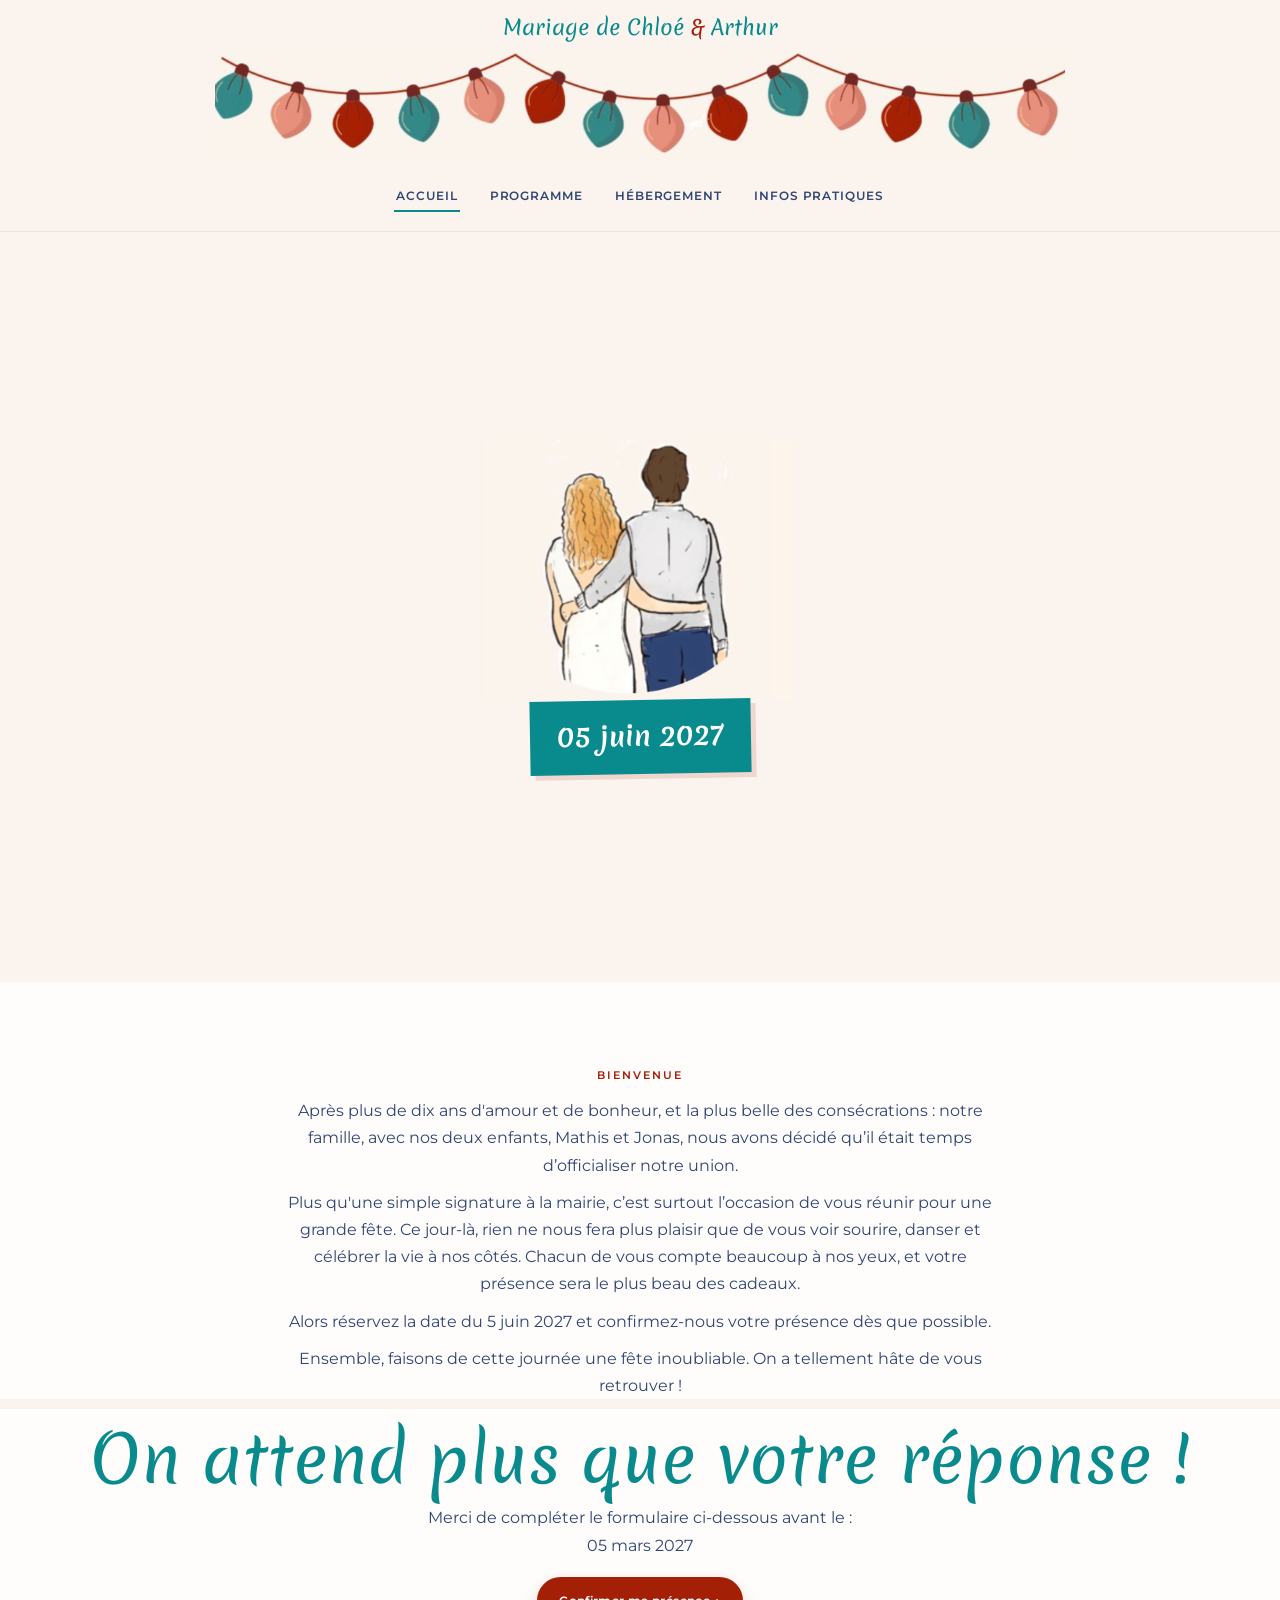
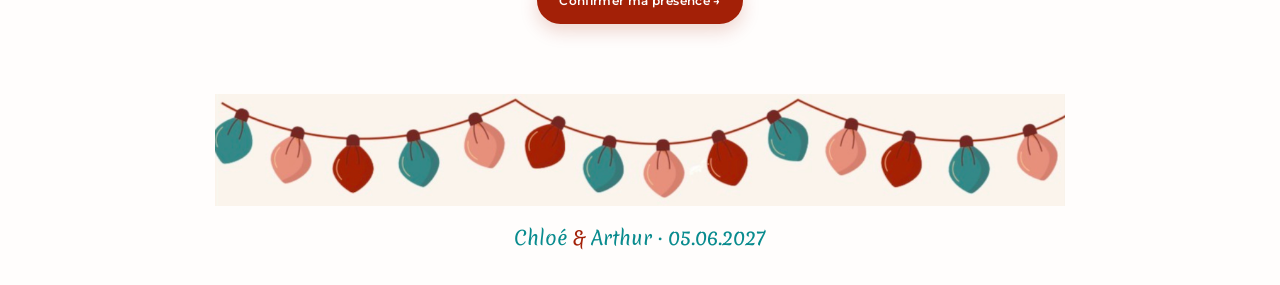
==== commit e87a382f: "Add files via upload" ====
--- a/index.html
+++ b/index.html
@@ -44,10 +44,13 @@
   <section class="intro section-white home-intro">
     <div class="content-narrow">
       <p class="eyebrow">Bienvenue</p>
-      <h2>Un week-end pour faire la fête,<br>rire et profiter de ceux qu'on aime.</h2>
-      <p>Le samedi 5 juin, nous commencerons la journée à Lyon avant de rejoindre le Domaine du Petit Chambard à Villeneuve.</p>
-      <p>Au programme : cérémonie, retrouvailles autour d'un verre, activité, vin d'honneur, repas et soirée jusqu'au bout de la nuit.</p>
-      <p>Et pour les survivants, rendez-vous dimanche autour d'un brunch sur le domaine !</p>
+      <p>Après plus de dix ans d&#39;amour et de bonheur, et la plus belle des consécrations : notre famille, avec nos deux enfants,
+Mathis et Jonas, nous avons décidé qu’il était temps d’officialiser notre union.</p>
+      <p>Plus qu&#39;une simple signature à la mairie, c’est surtout l’occasion de vous réunir pour une grande fête. Ce jour-là, rien ne
+nous fera plus plaisir que de vous voir sourire, danser et célébrer la vie à nos côtés. Chacun de vous compte beaucoup à
+nos yeux, et votre présence sera le plus beau des cadeaux.</p>
+      <p>Alors réservez la date du 5 juin 2027 et confirmez-nous votre présence dès que possible.</p>
+      <p>Ensemble, faisons de cette journée une fête inoubliable. On a tellement hâte de vous retrouver !</p>
     </div>
   </section>
 
@@ -56,7 +59,6 @@
 <footer class="site-footer">
   <div class="rsvp home-rsvp">
 
-    <img class="rsvp-illustration" src="assets/velo.png" alt="Une famille sur un vélo tandem">
     <h2>On attend plus que votre réponse !</h2>
     <p>Merci de compléter le formulaire ci-dessous avant le : <br>05 mars 2027</p>
     <a class="rsvp-button" data-questionnaire href="#">Confirmer ma présence →</a>
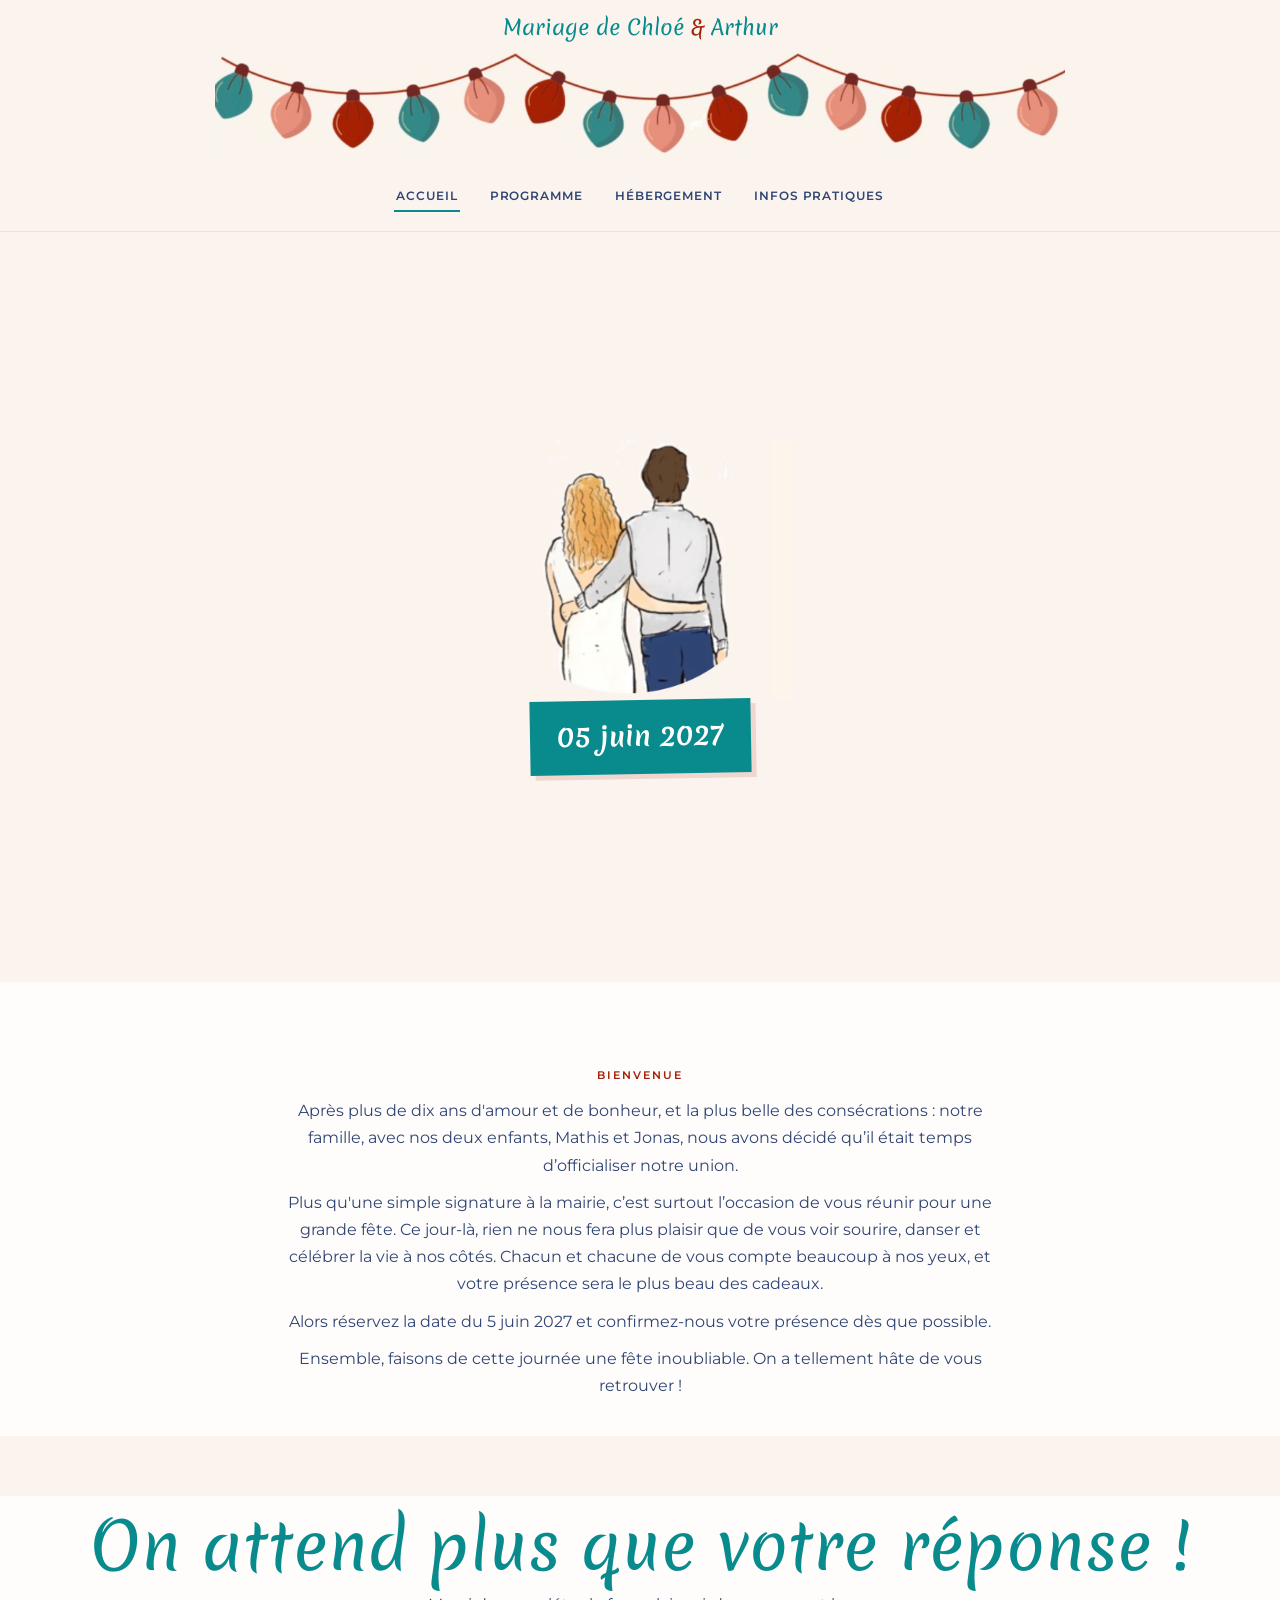
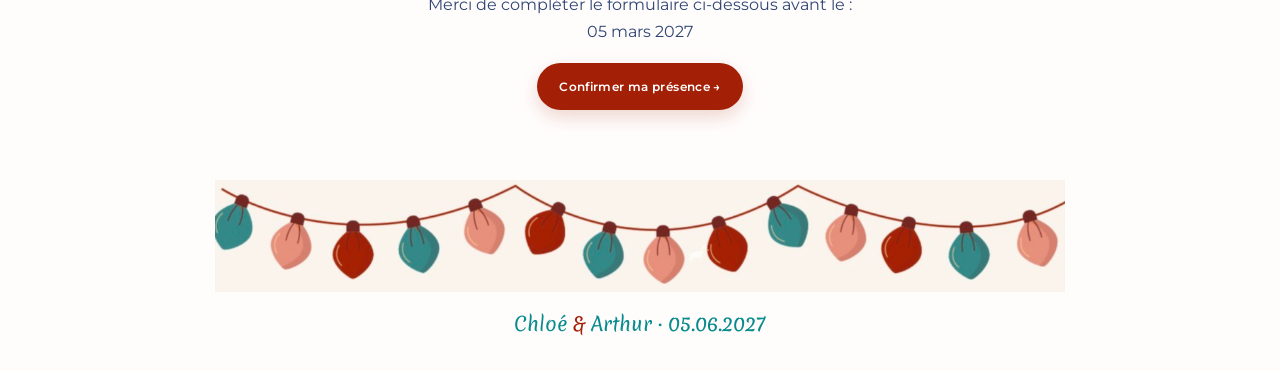
==== commit 5547402d: "Add files via upload" ====
--- a/index.html
+++ b/index.html
@@ -47,13 +47,14 @@
       <p>Après plus de dix ans d&#39;amour et de bonheur, et la plus belle des consécrations : notre famille, avec nos deux enfants,
 Mathis et Jonas, nous avons décidé qu’il était temps d’officialiser notre union.</p>
       <p>Plus qu&#39;une simple signature à la mairie, c’est surtout l’occasion de vous réunir pour une grande fête. Ce jour-là, rien ne
-nous fera plus plaisir que de vous voir sourire, danser et célébrer la vie à nos côtés. Chacun de vous compte beaucoup à
+nous fera plus plaisir que de vous voir sourire, danser et célébrer la vie à nos côtés. Chacun et chacune de vous compte beaucoup à
 nos yeux, et votre présence sera le plus beau des cadeaux.</p>
       <p>Alors réservez la date du 5 juin 2027 et confirmez-nous votre présence dès que possible.</p>
       <p>Ensemble, faisons de cette journée une fête inoubliable. On a tellement hâte de vous retrouver !</p>
+   <p>&nbsp;</p>
     </div>
   </section>
-
+   <p>&nbsp;</p>
 </main>
 
 <footer class="site-footer">
